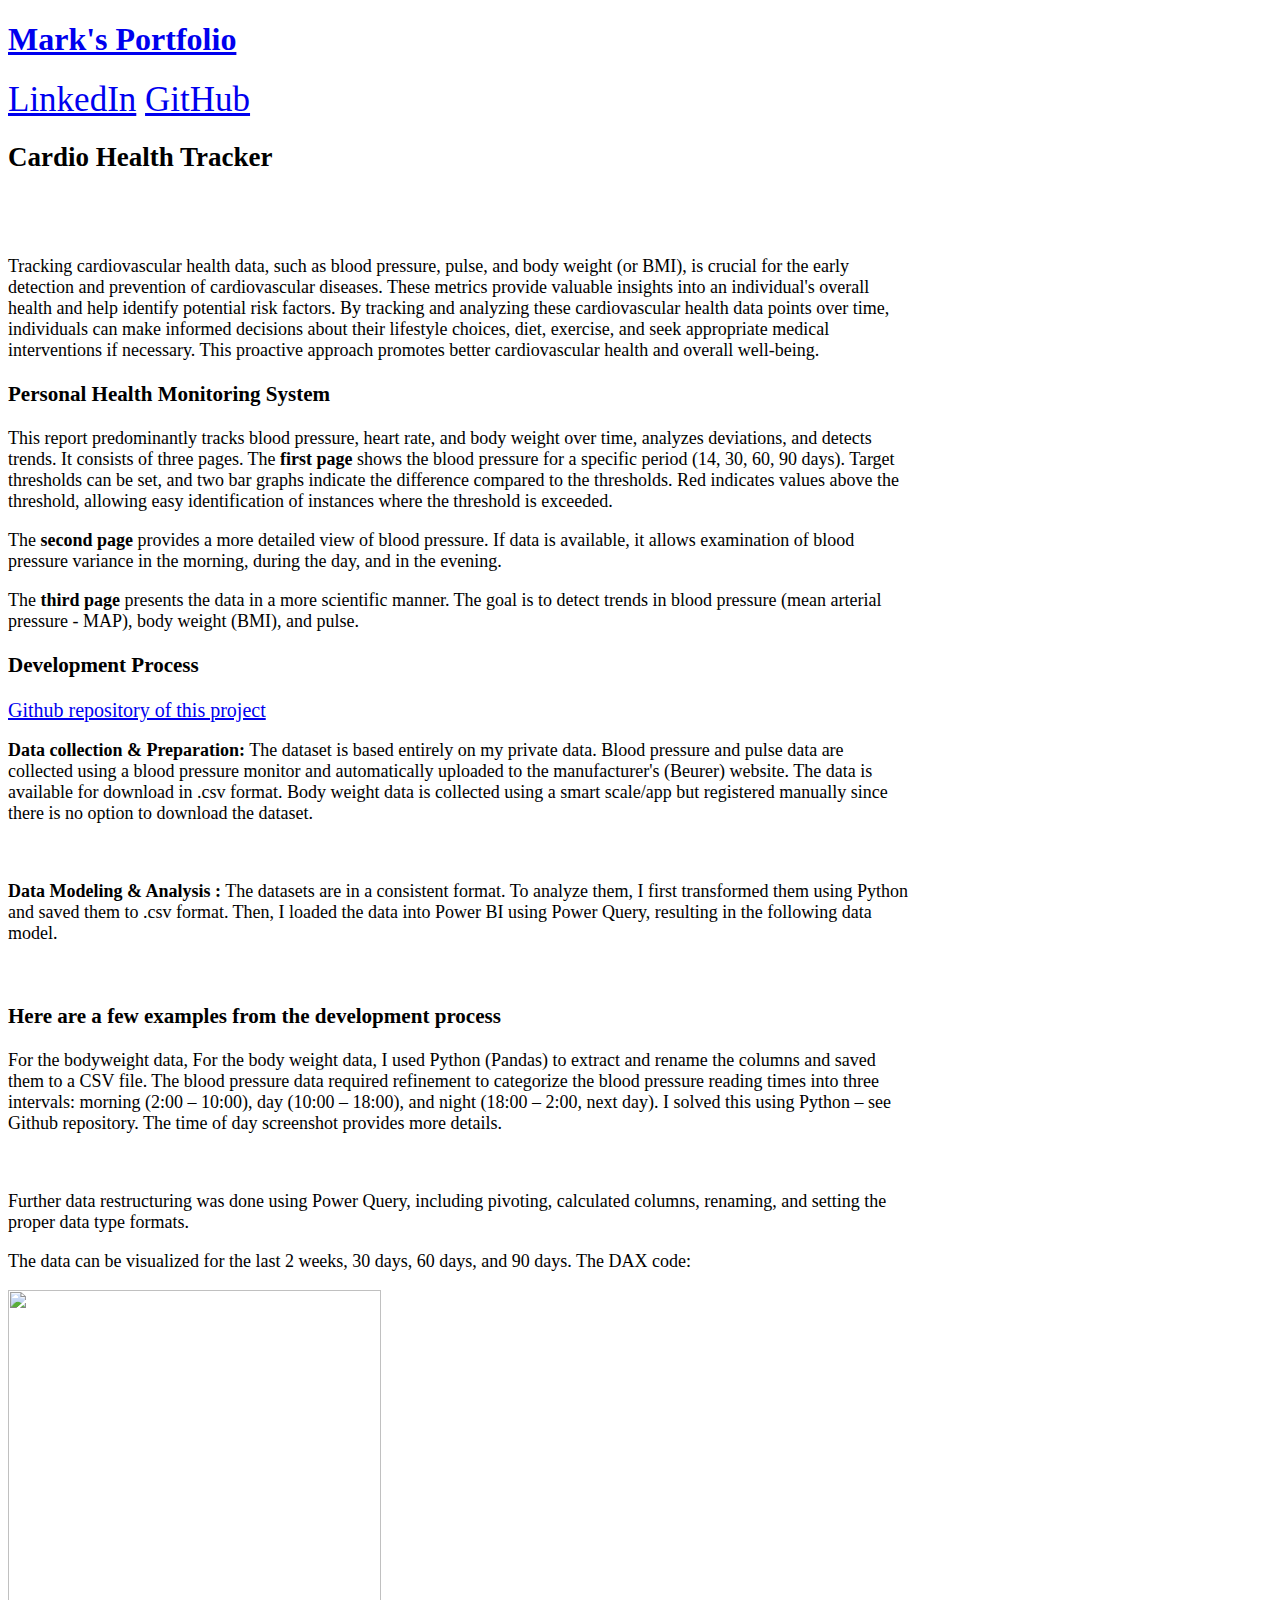
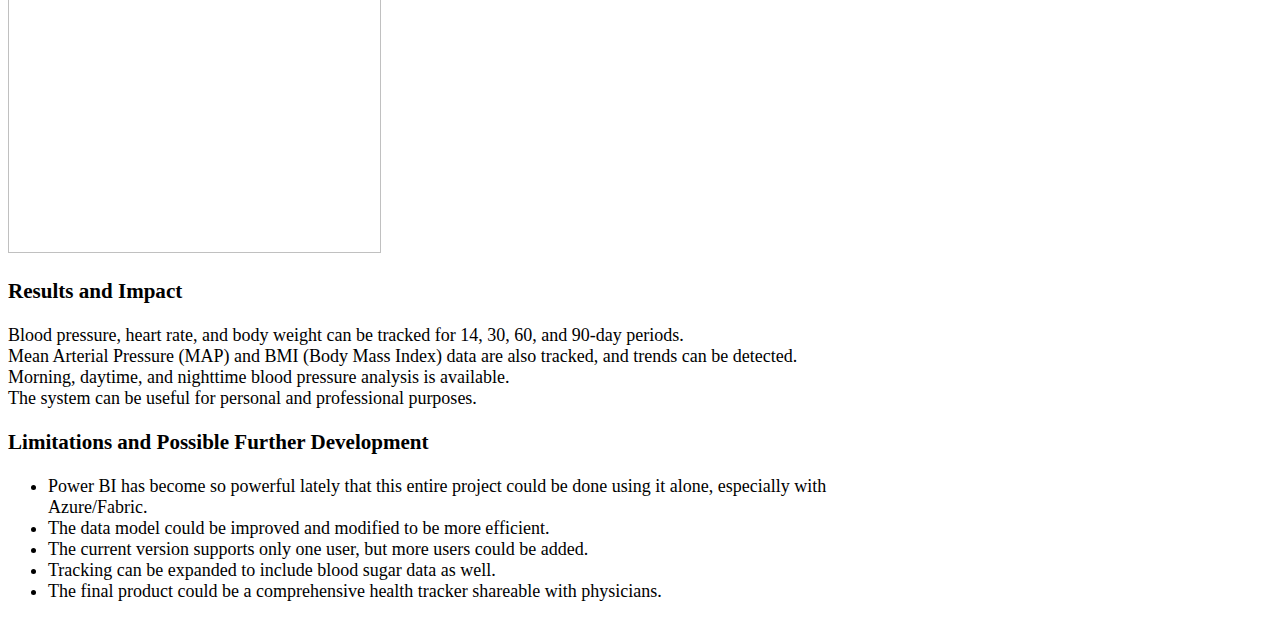
==== cardio.html @ d3b10a2f "Add files via upload" ====
<!DOCTYPE HTML>
<!--
	Verti by HTML5 UP
	html5up.net | @ajlkn
	Free for personal and commercial use under the CCA 3.0 license (html5up.net/license)
-->
<html>
	<head>
		<title>Mark's Data Analytics Portfolio</title>
		<meta charset="utf-8" />
		<meta name="viewport" content="width=device-width, initial-scale=1, user-scalable=no" />
		<link rel="stylesheet" href="assets/css/main.css" />
	</head>
	<body class="is-preload no-sidebar">
		<div id="page-wrapper">

			<!-- Header -->
				<div id="header-wrapper">
					<header id="header" class="container">

						<!-- Logo -->
							<div id="logo">
								<h1><a href="index.html">Mark's Portfolio</a></h1>
								<span style="font-size: 35px;">
									<a href="https://www.linkedin.com/in/markjschwarz/" class="icon brands fa-linkedin"><span class="label">LinkedIn</span></a>
									
									<a href="https://github.com/markjschwarz" class="icon brands fa-github"><span class="label">GitHub</span></a>
							</span>
							</div>

						<!-- Nav -->
						

					</header>
				</div>

			<!-- Main -->
				<div id="main-wrapper">
					<div class="container">
						<div id="content">

							<!-- Content -->
								<article style="width: 900px; font-size: 18px;">

									<h2>Cardio Health Tracker</h2>
									<span class="image main"><img src="images/Picture7.svg" alt="" style="width: 900px;"/></span>
									<br>
									<br>
									
									

									
									<p>Tracking cardiovascular health data, such as blood pressure, pulse, and body weight (or BMI), is crucial for the early detection and prevention of cardiovascular diseases. 
										These metrics provide valuable insights into an individual's overall health and help identify potential risk factors. By tracking and analyzing these cardiovascular health data points over time,
										individuals can make informed decisions about their lifestyle choices, diet, exercise, and seek appropriate medical interventions if necessary. 
										This proactive approach promotes better cardiovascular health and overall well-being.</p>
										
									<h3>Personal Health Monitoring System</h3>

									<p>This report predominantly tracks blood pressure, heart rate, and body weight over time, analyzes deviations, and detects trends. 
										It consists of three pages. 
										The <b>first page</b> shows the blood pressure for a specific period (14, 30, 60, 90 days). 
										Target thresholds can be set, and two bar graphs indicate the difference compared to the thresholds. 
										Red indicates values above the threshold, allowing easy identification of instances where the threshold is exceeded.
									</p>
									<p>The <b>second page</b> provides a more detailed view of blood pressure. If data is available, it allows examination of blood pressure variance in the morning, during the day, and in the evening.</p>
									<p>The <b>third page</b> presents the data in a more scientific manner. The goal is to detect trends in blood pressure (mean arterial pressure - MAP), body weight (BMI), and pulse.</p>
									
									
									<h3>Development Process</h3>
									<a href="https://github.com/markjschwarz/Cardio-Health-Tracker/blob/main/cardiotracker_v1r.ipynb" class="icon brands fa-github" style="font-size: 20px;"> Github repository of this project</a>
									
									<p><b>Data collection & Preparation:</b> The dataset is based entirely on my private data. Blood pressure and pulse data are collected using a blood pressure monitor and automatically uploaded to the manufacturer's (Beurer) website. The data is available for download in .csv format. Body weight data is collected using a smart scale/app but registered manually since there is no option to download the dataset.</p>
									<span class="image main"><img src="images/process_cardio2.svg" alt="" style="width: 900px;"/></span>	
									<p><b>Data Modeling & Analysis :</b> The datasets are in a consistent format. To analyze them, I first transformed them using Python and saved them to .csv format. Then, I loaded the data into Power BI using Power Query, resulting in the following data model.</p>
									<span class="image main"><img src="images/CHtr_datamodel.jpg" alt="" style="width: 700px;"/></span>
									<h3>Here are a few examples from the development process</h3>
									<p>For the bodyweight data, For the body weight data, I used Python (Pandas) to extract and rename the columns and saved them to a CSV file. 
										The blood pressure data required refinement to categorize the blood pressure reading times into three intervals: 
										morning (2:00 – 10:00), day (10:00 – 18:00), and night (18:00 – 2:00, next day). I solved this using Python – see Github repository. The time of day screenshot provides more details.</p>
									<span class="image main"><img src="images/cardio_tod.jpg" alt="" style="width: 700px;"/></span>
									<p>Further data restructuring was done using Power Query, including pivoting, calculated columns, renaming, and setting the proper data type formats.</p>
									<p>The data can be visualized for the last 2 weeks, 30 days, 60 days, and 90 days. The DAX code:</p>
									<span class="image main"><img src="images/cardio_dateper.jpg" alt="" style="width: 373px; height: 563px;"/></span>
									
									<h3>Results and Impact</h3>
									<li>Blood pressure, heart rate, and body weight can be tracked for 14, 30, 60, and 90-day periods.</li>
									<li>Mean Arterial Pressure (MAP) and BMI (Body Mass Index) data are also tracked, and trends can be detected.</li>
									<li>Morning, daytime, and nighttime blood pressure analysis is available.</li>
									<li>The system can be useful for personal and professional purposes.</li>
										
								
									<h3>Limitations and Possible Further Development</h3>
									
									
									<ul>
										<li>Power BI has become so powerful lately that this entire project could be done using it alone, especially with Azure/Fabric.</li>
										<li>The data model could be improved and modified to be more efficient.</li>
										<li>The current version supports only one user, but more users could be added.</li>
										<li>Tracking can be expanded to include blood sugar data as well.</li>
										<li>The final product could be a comprehensive health tracker shareable with physicians.</li>
									</ul>

							

								</article>

						</div>
					</div>
				</div>

			

			</div>

		<!-- Scripts -->

			<script src="assets/js/jquery.min.js"></script>
			<script src="assets/js/jquery.dropotron.min.js"></script>
			<script src="assets/js/browser.min.js"></script>
			<script src="assets/js/breakpoints.min.js"></script>
			<script src="assets/js/util.js"></script>
			<script src="assets/js/main.js"></script>

	</body>
</html>
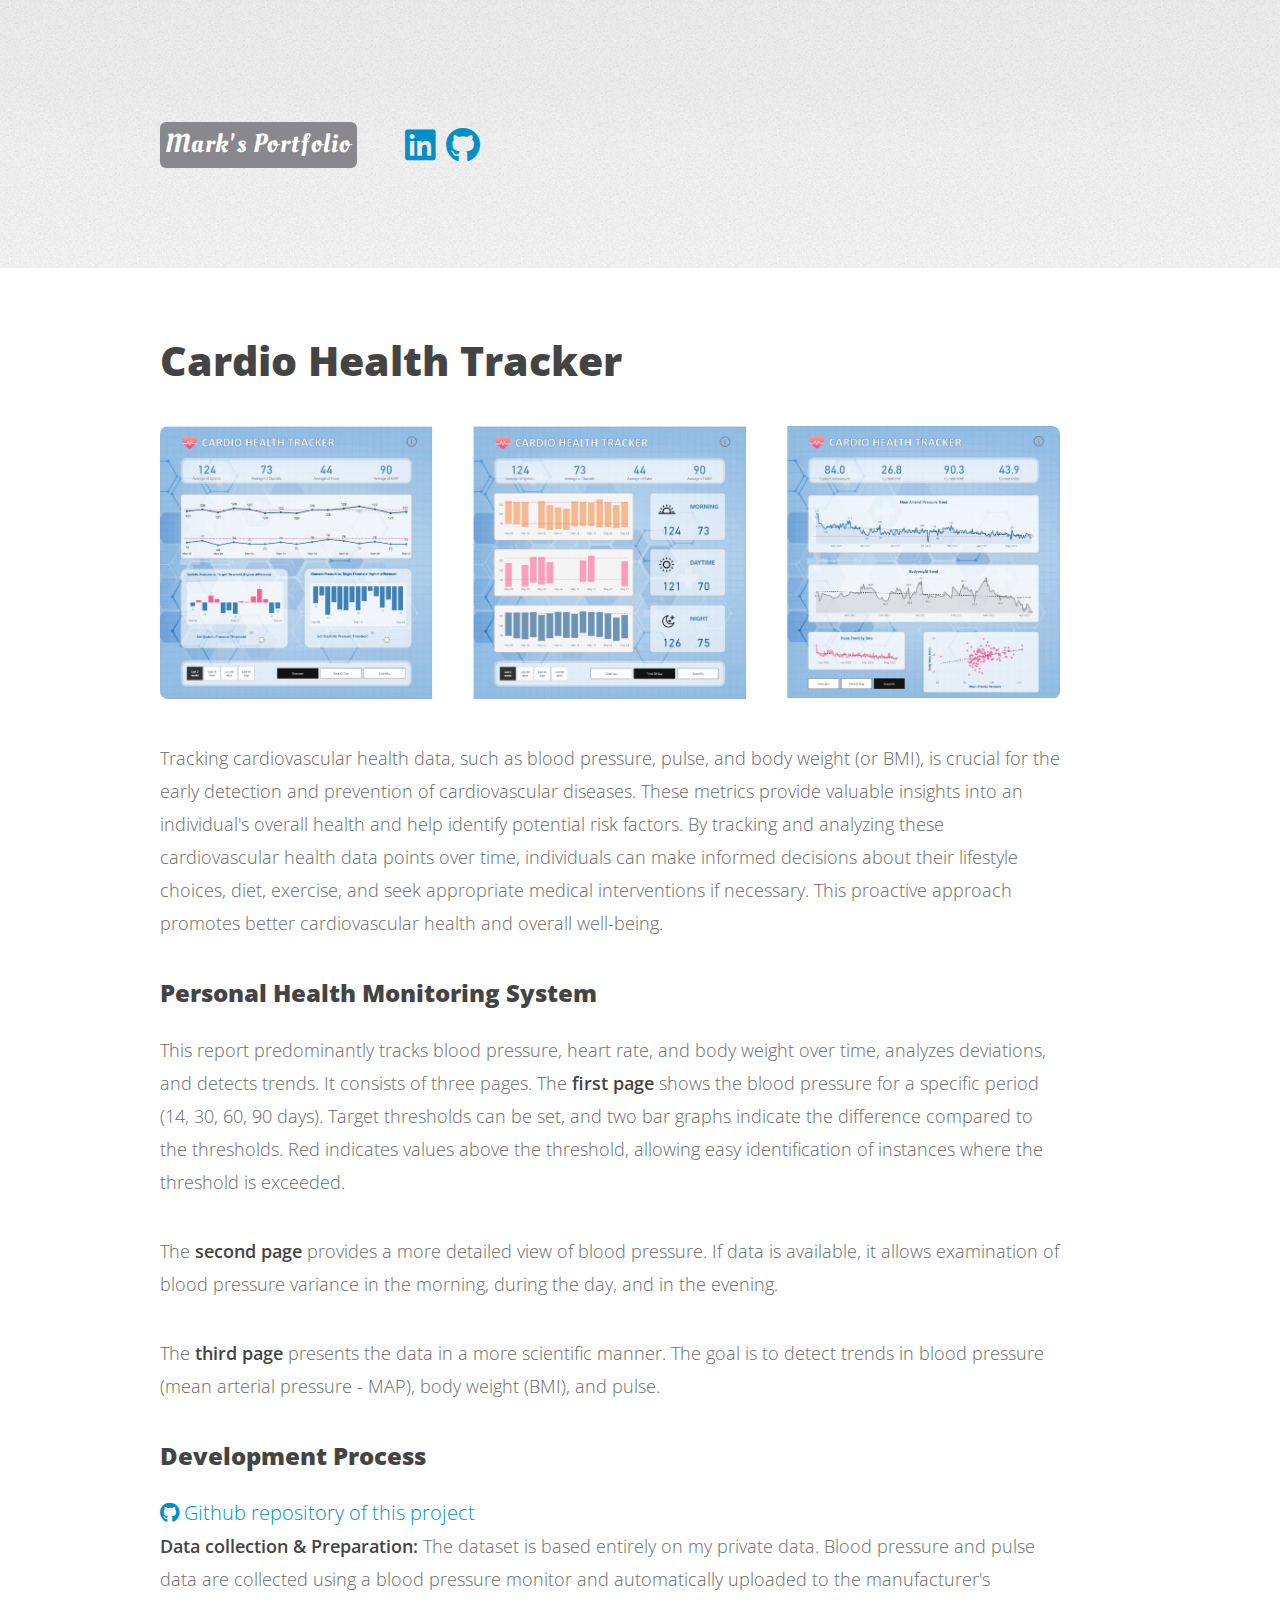
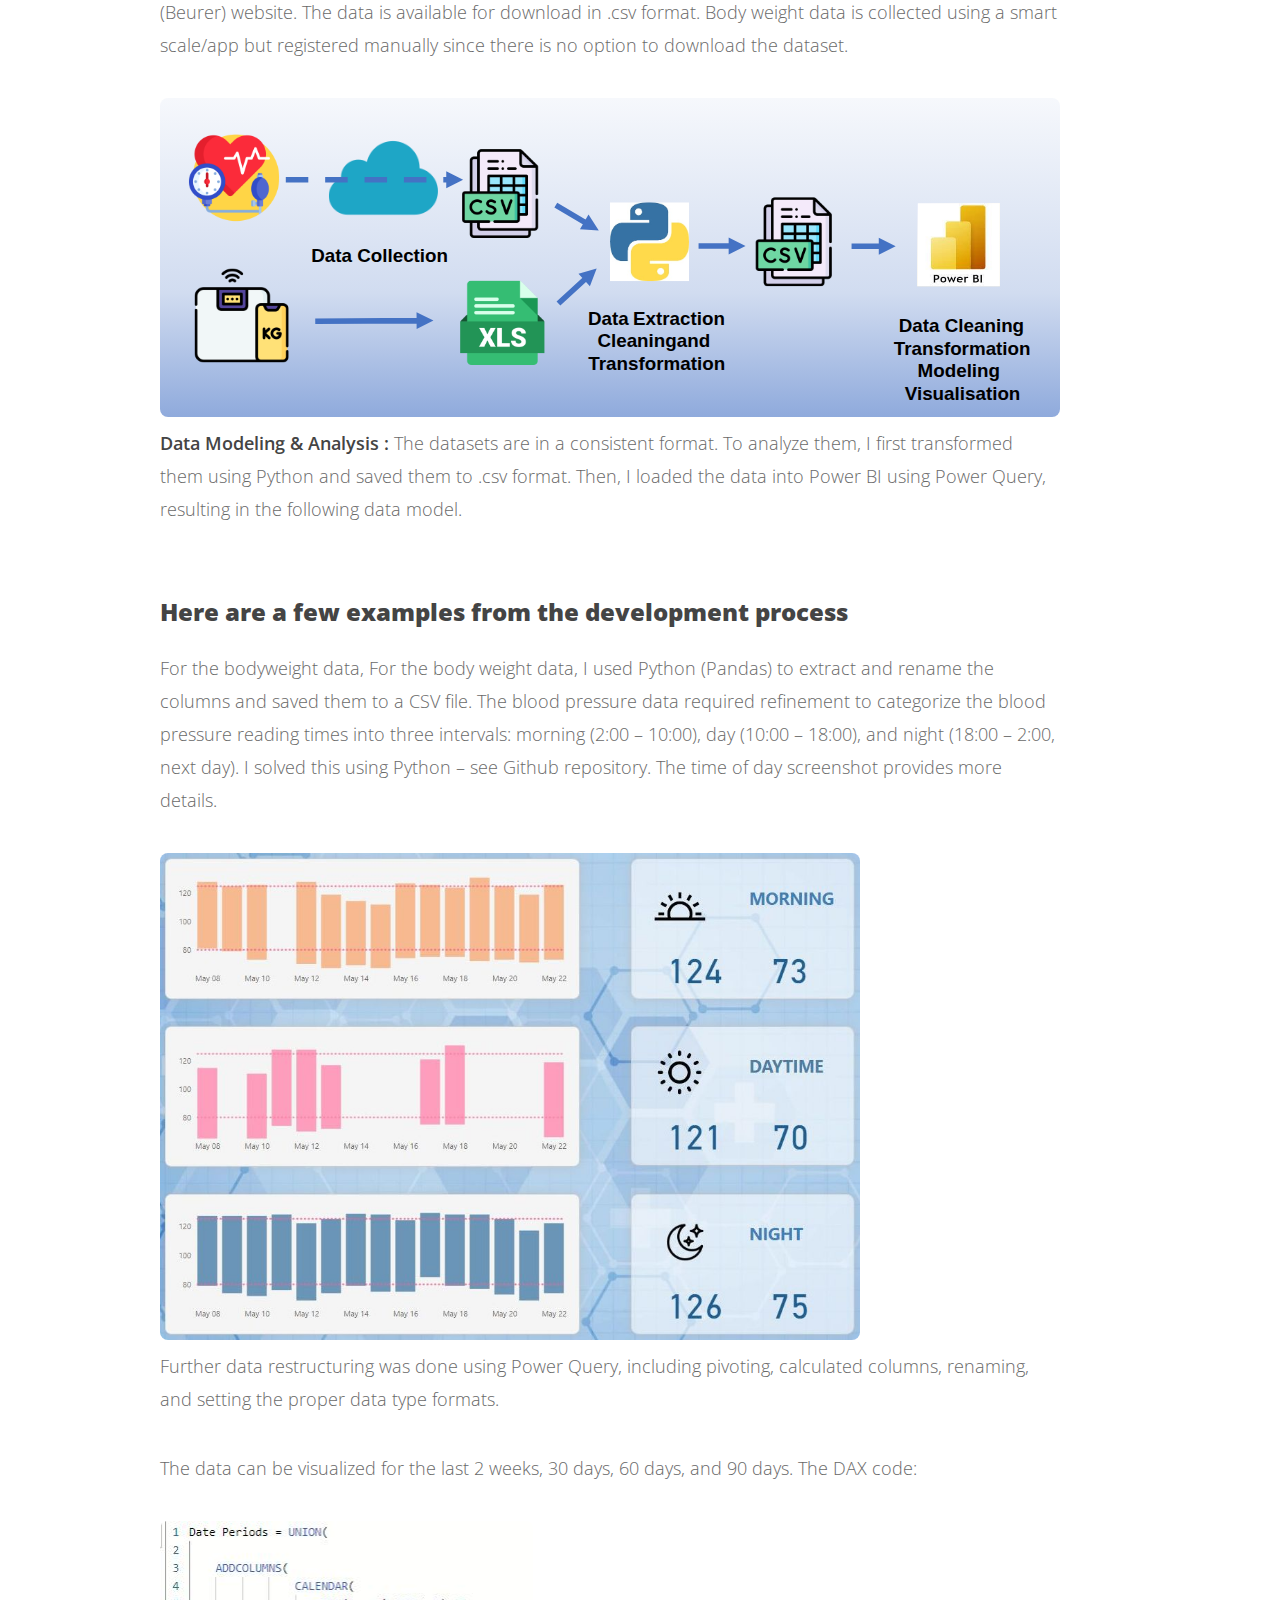
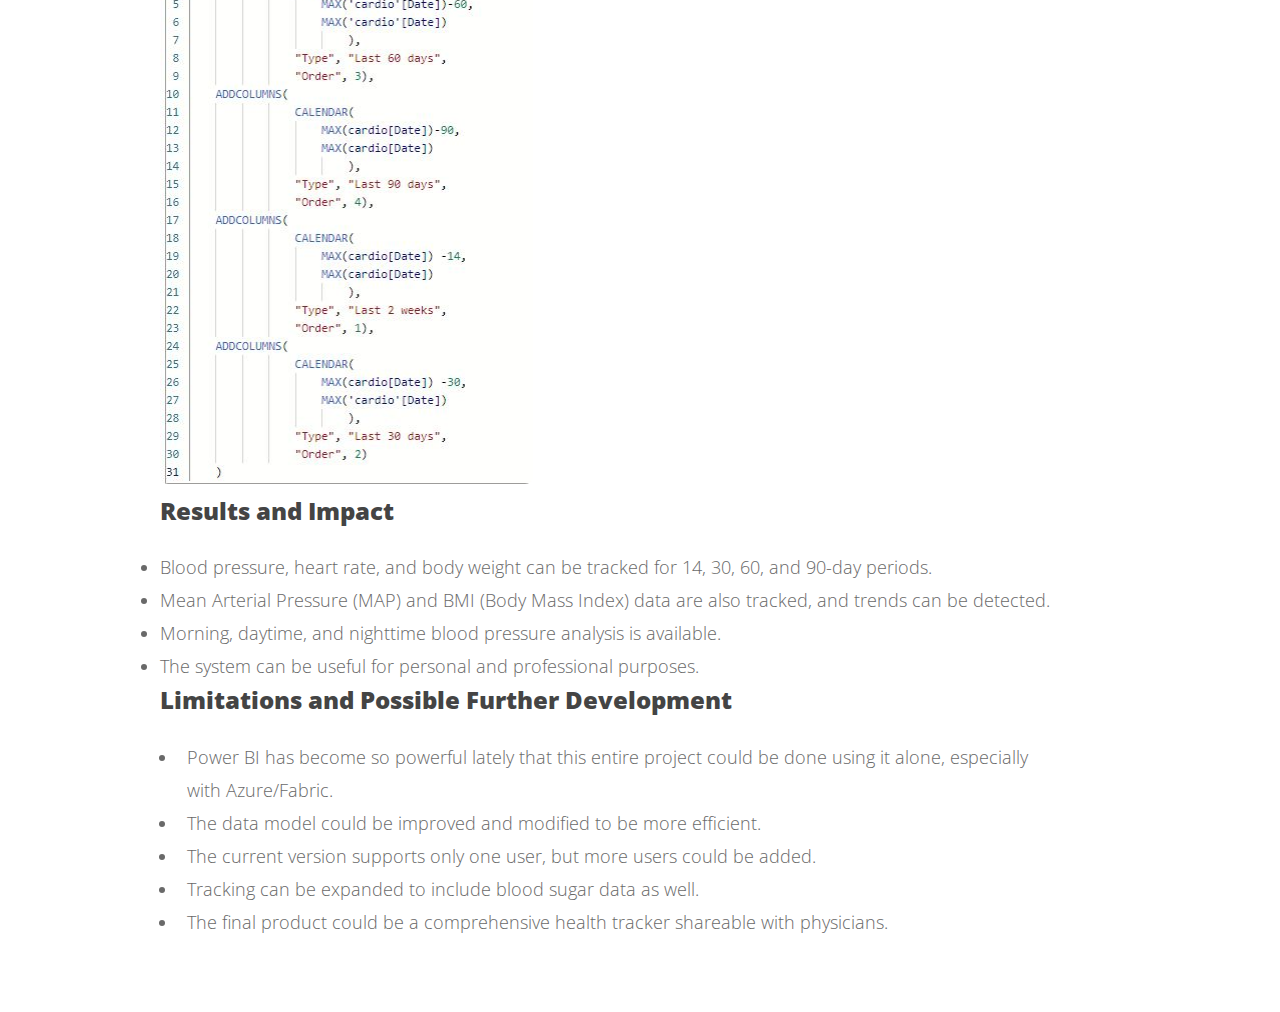
==== commit 6c0e3573: "Add files via upload" ====
--- a/cardio.html
+++ b/cardio.html
@@ -43,7 +43,7 @@
 								<article style="width: 900px; font-size: 18px;">
 
 									<h2>Cardio Health Tracker</h2>
-									<span class="image main"><img src="images/Picture7.svg" alt="" style="width: 900px;"/></span>
+									<span class="image main"><img src="images/cardio.svg" alt="" style="width: 900px;"/></span>
 									<br>
 									<br>
 									
--- a/assets/css/main.css
+++ b/assets/css/main.css
@@ -0,0 +1,2689 @@
+@import url("fontawesome-all.min.css");
+@import url("https://fonts.googleapis.com/css?family=Oleo+Script:400|Open+Sans:300,300italic,600,600italic,800");
+
+/*
+	Verti by HTML5 UP
+	html5up.net | @ajlkn
+	Free for personal and commercial use under the CCA 3.0 license (html5up.net/license)
+*/
+
+html, body, div, span, applet, object,
+iframe, h1, h2, h3, h4, h5, h6, p, blockquote,
+pre, a, abbr, acronym, address, big, cite,
+code, del, dfn, em, img, ins, kbd, q, s, samp,
+small, strike, strong, sub, sup, tt, var, b,
+u, i, center, dl, dt, dd, ol, ul, li, fieldset,
+form, label, legend, table, caption, tbody,
+tfoot, thead, tr, th, td, article, aside,
+canvas, details, embed, figure, figcaption,
+footer, header, hgroup, menu, nav, output, ruby,
+section, summary, time, mark, audio, video {
+	margin: 0;
+	padding: 0;
+	border: 0;
+	font-size: 100%;
+	font: inherit;
+	vertical-align: baseline;}
+
+article, aside, details, figcaption, figure,
+footer, header, hgroup, menu, nav, section {
+	display: block;}
+
+body {
+	line-height: 1;
+}
+
+ol, ul {
+	list-style: none;
+}
+
+blockquote, q {
+	quotes: none;
+}
+
+	blockquote:before, blockquote:after, q:before, q:after {
+		content: '';
+		content: none;
+	}
+
+table {
+	border-collapse: collapse;
+	border-spacing: 0;
+}
+
+body {
+	-webkit-text-size-adjust: none;
+}
+
+mark {
+	background-color: transparent;
+	color: inherit;
+}
+
+input::-moz-focus-inner {
+	border: 0;
+	padding: 0;
+}
+
+input, select, textarea {
+	-moz-appearance: none;
+	-webkit-appearance: none;
+	-ms-appearance: none;
+	appearance: none;
+}
+
+/* Basic */
+
+	@-ms-viewport {
+		width: device-width;
+	}
+
+	html {
+		box-sizing: border-box;
+	}
+
+	*, *:before, *:after {
+		box-sizing: inherit;
+	}
+
+	body {
+		background-image: -moz-linear-gradient(top, rgba(0, 0, 0, 0.05), rgba(0, 0, 0, 0)), url("images/bg01.png");
+		background-image: -webkit-linear-gradient(top, rgba(0, 0, 0, 0.05), rgba(0, 0, 0, 0)), url("images/bg01.png");
+		background-image: -ms-linear-gradient(top, rgba(0, 0, 0, 0.05), rgba(0, 0, 0, 0)), url("images/bg01.png");
+		background-image: linear-gradient(top, rgba(0, 0, 0, 0.05), rgba(0, 0, 0, 0)), url("images/bg01.png");
+		background-color: #f7f7f7;
+		background-position: top left, top left;
+		background-repeat: repeat-x, repeat;
+		background-size: 100% 30em, auto;
+		font-family: 'Open Sans', sans-serif;
+		font-size: 13pt;
+		color: #696969;
+		font-weight: 300;
+		line-height: 2.25em;
+	}
+
+		body.is-preload *, body.is-preload *:before, body.is-preload *:after {
+			-moz-animation: none !important;
+			-webkit-animation: none !important;
+			-ms-animation: none !important;
+			animation: none !important;
+			-moz-transition: none !important;
+			-webkit-transition: none !important;
+			-ms-transition: none !important;
+			transition: none !important;
+		}
+
+	input, select, textarea {
+		font-family: 'Open Sans', sans-serif;
+		font-size: 13pt;
+		color: #696969;
+		font-weight: 300;
+		line-height: 2.25em;
+	}
+
+	a {
+		color: #0090c5;
+		text-decoration: underline;
+	}
+
+		a:hover {
+			text-decoration: none;
+		}
+
+	h1, h2, h3, h4, h5, h6 {
+		color: #444;
+		font-weight: 800;
+	}
+
+		h1 a, h2 a, h3 a, h4 a, h5 a, h6 a {
+			color: inherit;
+			text-decoration: none;
+			outline: 0;
+		}
+
+	h2 {
+		font-size: 2.25em;
+		margin: 0 0 1.1em 0;
+		line-height: 1em;
+	}
+
+	h3 {
+		font-size: 1.35em;
+		margin: 0 0 1em 0;
+	}
+
+	b, strong {
+		font-weight: 600;
+		color: #444;
+	}
+
+	i, em {
+		font-style: italic;
+	}
+
+	br.clear {
+		clear: both;
+	}
+
+	sub {
+		position: relative;
+		top: 0.5em;
+		font-size: 0.8em;
+	}
+
+	sup {
+		position: relative;
+		top: -0.5em;
+		font-size: 0.8em;
+	}
+
+	hr {
+		border: 0;
+		border-top: solid 1px #eee;
+	}
+
+	blockquote {
+		border-left: solid 0.5em #eee;
+		padding: 1em 0 1em 2em;
+		font-style: italic;
+	}
+
+	p, ul, ol, dl, table {
+		margin-bottom: 2em;
+	}
+
+/* Container */
+
+	.container {
+		margin: 0 auto;
+		max-width: 100%;
+		width: 1400px;
+	}
+
+		@media screen and (max-width: 1680px) {
+
+			.container {
+				width: 1200px;
+			}
+
+		}
+
+		@media screen and (max-width: 1280px) {
+
+			.container {
+				width: 960px;
+			}
+
+		}
+
+		@media screen and (max-width: 980px) {
+
+			.container {
+				width: 90%;
+			}
+
+		}
+
+		@media screen and (max-width: 736px) {
+
+			.container {
+				width: 100%;
+			}
+
+		}
+
+/* Row */
+
+	.row {
+		display: flex;
+		flex-wrap: wrap;
+		box-sizing: border-box;
+		align-items: stretch;
+	}
+
+		.row > * {
+			box-sizing: border-box;
+		}
+
+		.row.gtr-uniform > * > :last-child {
+			margin-bottom: 0;
+		}
+
+		.row.aln-left {
+			justify-content: flex-start;
+		}
+
+		.row.aln-center {
+			justify-content: center;
+		}
+
+		.row.aln-right {
+			justify-content: flex-end;
+		}
+
+		.row.aln-top {
+			align-items: flex-start;
+		}
+
+		.row.aln-middle {
+			align-items: center;
+		}
+
+		.row.aln-bottom {
+			align-items: flex-end;
+		}
+
+		.row > .imp {
+			order: -1;
+		}
+
+		.row > .col-1 {
+			width: 8.33333%;
+		}
+
+		.row > .off-1 {
+			margin-left: 8.33333%;
+		}
+
+		.row > .col-2 {
+			width: 16.66667%;
+		}
+
+		.row > .off-2 {
+			margin-left: 16.66667%;
+		}
+
+		.row > .col-3 {
+			width: 25%;
+		}
+
+		.row > .off-3 {
+			margin-left: 25%;
+		}
+
+		.row > .col-4 {
+			width: 33.33333%;
+		}
+
+		.row > .off-4 {
+			margin-left: 33.33333%;
+		}
+
+		.row > .col-5 {
+			width: 41.66667%;
+		}
+
+		.row > .off-5 {
+			margin-left: 41.66667%;
+		}
+
+		.row > .col-6 {
+			width: 50%;
+		}
+
+		.row > .off-6 {
+			margin-left: 50%;
+		}
+
+		.row > .col-7 {
+			width: 58.33333%;
+		}
+
+		.row > .off-7 {
+			margin-left: 58.33333%;
+		}
+
+		.row > .col-8 {
+			width: 66.66667%;
+		}
+
+		.row > .off-8 {
+			margin-left: 66.66667%;
+		}
+
+		.row > .col-9 {
+			width: 75%;
+		}
+
+		.row > .off-9 {
+			margin-left: 75%;
+		}
+
+		.row > .col-10 {
+			width: 83.33333%;
+		}
+
+		.row > .off-10 {
+			margin-left: 83.33333%;
+		}
+
+		.row > .col-11 {
+			width: 91.66667%;
+		}
+
+		.row > .off-11 {
+			margin-left: 91.66667%;
+		}
+
+		.row > .col-12 {
+			width: 100%;
+		}
+
+		.row > .off-12 {
+			margin-left: 100%;
+		}
+
+		.row.gtr-0 {
+			margin-top: 0px;
+			margin-left: 0px;
+		}
+
+			.row.gtr-0 > * {
+				padding: 0px 0 0 0px;
+			}
+
+			.row.gtr-0.gtr-uniform {
+				margin-top: 0px;
+			}
+
+				.row.gtr-0.gtr-uniform > * {
+					padding-top: 0px;
+				}
+
+		.row.gtr-25 {
+			margin-top: -10px;
+			margin-left: -10px;
+		}
+
+			.row.gtr-25 > * {
+				padding: 10px 0 0 10px;
+			}
+
+			.row.gtr-25.gtr-uniform {
+				margin-top: -10px;
+			}
+
+				.row.gtr-25.gtr-uniform > * {
+					padding-top: 10px;
+				}
+
+		.row.gtr-50 {
+			margin-top: -20px;
+			margin-left: -20px;
+		}
+
+			.row.gtr-50 > * {
+				padding: 20px 0 0 20px;
+			}
+
+			.row.gtr-50.gtr-uniform {
+				margin-top: -20px;
+			}
+
+				.row.gtr-50.gtr-uniform > * {
+					padding-top: 20px;
+				}
+
+		.row {
+			margin-top: -40px;
+			margin-left: -40px;
+		}
+
+			.row > * {
+				padding: 40px 0 0 40px;
+			}
+
+			.row.gtr-uniform {
+				margin-top: -40px;
+			}
+
+				.row.gtr-uniform > * {
+					padding-top: 40px;
+				}
+
+		.row.gtr-150 {
+			margin-top: -60px;
+			margin-left: -60px;
+		}
+
+			.row.gtr-150 > * {
+				padding: 60px 0 0 60px;
+			}
+
+			.row.gtr-150.gtr-uniform {
+				margin-top: -60px;
+			}
+
+				.row.gtr-150.gtr-uniform > * {
+					padding-top: 60px;
+				}
+
+		.row.gtr-200 {
+			margin-top: -80px;
+			margin-left: -80px;
+		}
+
+			.row.gtr-200 > * {
+				padding: 80px 0 0 80px;
+			}
+
+			.row.gtr-200.gtr-uniform {
+				margin-top: -80px;
+			}
+
+				.row.gtr-200.gtr-uniform > * {
+					padding-top: 80px;
+				}
+
+		@media screen and (max-width: 1680px) {
+
+			.row {
+				display: flex;
+				flex-wrap: wrap;
+				box-sizing: border-box;
+				align-items: stretch;
+			}
+
+				.row > * {
+					box-sizing: border-box;
+				}
+
+				.row.gtr-uniform > * > :last-child {
+					margin-bottom: 0;
+				}
+
+				.row.aln-left {
+					justify-content: flex-start;
+				}
+
+				.row.aln-center {
+					justify-content: center;
+				}
+
+				.row.aln-right {
+					justify-content: flex-end;
+				}
+
+				.row.aln-top {
+					align-items: flex-start;
+				}
+
+				.row.aln-middle {
+					align-items: center;
+				}
+
+				.row.aln-bottom {
+					align-items: flex-end;
+				}
+
+				.row > .imp-xlarge {
+					order: -1;
+				}
+
+				.row > .col-1-xlarge {
+					width: 8.33333%;
+				}
+
+				.row > .off-1-xlarge {
+					margin-left: 8.33333%;
+				}
+
+				.row > .col-2-xlarge {
+					width: 16.66667%;
+				}
+
+				.row > .off-2-xlarge {
+					margin-left: 16.66667%;
+				}
+
+				.row > .col-3-xlarge {
+					width: 25%;
+				}
+
+				.row > .off-3-xlarge {
+					margin-left: 25%;
+				}
+
+				.row > .col-4-xlarge {
+					width: 33.33333%;
+				}
+
+				.row > .off-4-xlarge {
+					margin-left: 33.33333%;
+				}
+
+				.row > .col-5-xlarge {
+					width: 41.66667%;
+				}
+
+				.row > .off-5-xlarge {
+					margin-left: 41.66667%;
+				}
+
+				.row > .col-6-xlarge {
+					width: 50%;
+				}
+
+				.row > .off-6-xlarge {
+					margin-left: 50%;
+				}
+
+				.row > .col-7-xlarge {
+					width: 58.33333%;
+				}
+
+				.row > .off-7-xlarge {
+					margin-left: 58.33333%;
+				}
+
+				.row > .col-8-xlarge {
+					width: 66.66667%;
+				}
+
+				.row > .off-8-xlarge {
+					margin-left: 66.66667%;
+				}
+
+				.row > .col-9-xlarge {
+					width: 75%;
+				}
+
+				.row > .off-9-xlarge {
+					margin-left: 75%;
+				}
+
+				.row > .col-10-xlarge {
+					width: 83.33333%;
+				}
+
+				.row > .off-10-xlarge {
+					margin-left: 83.33333%;
+				}
+
+				.row > .col-11-xlarge {
+					width: 91.66667%;
+				}
+
+				.row > .off-11-xlarge {
+					margin-left: 91.66667%;
+				}
+
+				.row > .col-12-xlarge {
+					width: 100%;
+				}
+
+				.row > .off-12-xlarge {
+					margin-left: 100%;
+				}
+
+				.row.gtr-0 {
+					margin-top: 0px;
+					margin-left: 0px;
+				}
+
+					.row.gtr-0 > * {
+						padding: 0px 0 0 0px;
+					}
+
+					.row.gtr-0.gtr-uniform {
+						margin-top: 0px;
+					}
+
+						.row.gtr-0.gtr-uniform > * {
+							padding-top: 0px;
+						}
+
+				.row.gtr-25 {
+					margin-top: -10px;
+					margin-left: -10px;
+				}
+
+					.row.gtr-25 > * {
+						padding: 10px 0 0 10px;
+					}
+
+					.row.gtr-25.gtr-uniform {
+						margin-top: -10px;
+					}
+
+						.row.gtr-25.gtr-uniform > * {
+							padding-top: 10px;
+						}
+
+				.row.gtr-50 {
+					margin-top: -20px;
+					margin-left: -20px;
+				}
+
+					.row.gtr-50 > * {
+						padding: 20px 0 0 20px;
+					}
+
+					.row.gtr-50.gtr-uniform {
+						margin-top: -20px;
+					}
+
+						.row.gtr-50.gtr-uniform > * {
+							padding-top: 20px;
+						}
+
+				.row {
+					margin-top: -40px;
+					margin-left: -40px;
+				}
+
+					.row > * {
+						padding: 40px 0 0 40px;
+					}
+
+					.row.gtr-uniform {
+						margin-top: -40px;
+					}
+
+						.row.gtr-uniform > * {
+							padding-top: 40px;
+						}
+
+				.row.gtr-150 {
+					margin-top: -60px;
+					margin-left: -60px;
+				}
+
+					.row.gtr-150 > * {
+						padding: 60px 0 0 60px;
+					}
+
+					.row.gtr-150.gtr-uniform {
+						margin-top: -60px;
+					}
+
+						.row.gtr-150.gtr-uniform > * {
+							padding-top: 60px;
+						}
+
+				.row.gtr-200 {
+					margin-top: -80px;
+					margin-left: -80px;
+				}
+
+					.row.gtr-200 > * {
+						padding: 80px 0 0 80px;
+					}
+
+					.row.gtr-200.gtr-uniform {
+						margin-top: -80px;
+					}
+
+						.row.gtr-200.gtr-uniform > * {
+							padding-top: 80px;
+						}
+
+		}
+
+		@media screen and (max-width: 1280px) {
+
+			.row {
+				display: flex;
+				flex-wrap: wrap;
+				box-sizing: border-box;
+				align-items: stretch;
+			}
+
+				.row > * {
+					box-sizing: border-box;
+				}
+
+				.row.gtr-uniform > * > :last-child {
+					margin-bottom: 0;
+				}
+
+				.row.aln-left {
+					justify-content: flex-start;
+				}
+
+				.row.aln-center {
+					justify-content: center;
+				}
+
+				.row.aln-right {
+					justify-content: flex-end;
+				}
+
+				.row.aln-top {
+					align-items: flex-start;
+				}
+
+				.row.aln-middle {
+					align-items: center;
+				}
+
+				.row.aln-bottom {
+					align-items: flex-end;
+				}
+
+				.row > .imp-large {
+					order: -1;
+				}
+
+				.row > .col-1-large {
+					width: 8.33333%;
+				}
+
+				.row > .off-1-large {
+					margin-left: 8.33333%;
+				}
+
+				.row > .col-2-large {
+					width: 16.66667%;
+				}
+
+				.row > .off-2-large {
+					margin-left: 16.66667%;
+				}
+
+				.row > .col-3-large {
+					width: 25%;
+				}
+
+				.row > .off-3-large {
+					margin-left: 25%;
+				}
+
+				.row > .col-4-large {
+					width: 33.33333%;
+				}
+
+				.row > .off-4-large {
+					margin-left: 33.33333%;
+				}
+
+				.row > .col-5-large {
+					width: 41.66667%;
+				}
+
+				.row > .off-5-large {
+					margin-left: 41.66667%;
+				}
+
+				.row > .col-6-large {
+					width: 50%;
+				}
+
+				.row > .off-6-large {
+					margin-left: 50%;
+				}
+
+				.row > .col-7-large {
+					width: 58.33333%;
+				}
+
+				.row > .off-7-large {
+					margin-left: 58.33333%;
+				}
+
+				.row > .col-8-large {
+					width: 66.66667%;
+				}
+
+				.row > .off-8-large {
+					margin-left: 66.66667%;
+				}
+
+				.row > .col-9-large {
+					width: 75%;
+				}
+
+				.row > .off-9-large {
+					margin-left: 75%;
+				}
+
+				.row > .col-10-large {
+					width: 83.33333%;
+				}
+
+				.row > .off-10-large {
+					margin-left: 83.33333%;
+				}
+
+				.row > .col-11-large {
+					width: 91.66667%;
+				}
+
+				.row > .off-11-large {
+					margin-left: 91.66667%;
+				}
+
+				.row > .col-12-large {
+					width: 100%;
+				}
+
+				.row > .off-12-large {
+					margin-left: 100%;
+				}
+
+				.row.gtr-0 {
+					margin-top: 0px;
+					margin-left: 0px;
+				}
+
+					.row.gtr-0 > * {
+						padding: 0px 0 0 0px;
+					}
+
+					.row.gtr-0.gtr-uniform {
+						margin-top: 0px;
+					}
+
+						.row.gtr-0.gtr-uniform > * {
+							padding-top: 0px;
+						}
+
+				.row.gtr-25 {
+					margin-top: -6.25px;
+					margin-left: -6.25px;
+				}
+
+					.row.gtr-25 > * {
+						padding: 6.25px 0 0 6.25px;
+					}
+
+					.row.gtr-25.gtr-uniform {
+						margin-top: -6.25px;
+					}
+
+						.row.gtr-25.gtr-uniform > * {
+							padding-top: 6.25px;
+						}
+
+				.row.gtr-50 {
+					margin-top: -12.5px;
+					margin-left: -12.5px;
+				}
+
+					.row.gtr-50 > * {
+						padding: 12.5px 0 0 12.5px;
+					}
+
+					.row.gtr-50.gtr-uniform {
+						margin-top: -12.5px;
+					}
+
+						.row.gtr-50.gtr-uniform > * {
+							padding-top: 12.5px;
+						}
+
+				.row {
+					margin-top: -25px;
+					margin-left: -25px;
+				}
+
+					.row > * {
+						padding: 25px 0 0 25px;
+					}
+
+					.row.gtr-uniform {
+						margin-top: -25px;
+					}
+
+						.row.gtr-uniform > * {
+							padding-top: 25px;
+						}
+
+				.row.gtr-150 {
+					margin-top: -37.5px;
+					margin-left: -37.5px;
+				}
+
+					.row.gtr-150 > * {
+						padding: 37.5px 0 0 37.5px;
+					}
+
+					.row.gtr-150.gtr-uniform {
+						margin-top: -37.5px;
+					}
+
+						.row.gtr-150.gtr-uniform > * {
+							padding-top: 37.5px;
+						}
+
+				.row.gtr-200 {
+					margin-top: -50px;
+					margin-left: -50px;
+				}
+
+					.row.gtr-200 > * {
+						padding: 50px 0 0 50px;
+					}
+
+					.row.gtr-200.gtr-uniform {
+						margin-top: -50px;
+					}
+
+						.row.gtr-200.gtr-uniform > * {
+							padding-top: 50px;
+						}
+
+		}
+
+		@media screen and (max-width: 980px) {
+
+			.row {
+				display: flex;
+				flex-wrap: wrap;
+				box-sizing: border-box;
+				align-items: stretch;
+			}
+
+				.row > * {
+					box-sizing: border-box;
+				}
+
+				.row.gtr-uniform > * > :last-child {
+					margin-bottom: 0;
+				}
+
+				.row.aln-left {
+					justify-content: flex-start;
+				}
+
+				.row.aln-center {
+					justify-content: center;
+				}
+
+				.row.aln-right {
+					justify-content: flex-end;
+				}
+
+				.row.aln-top {
+					align-items: flex-start;
+				}
+
+				.row.aln-middle {
+					align-items: center;
+				}
+
+				.row.aln-bottom {
+					align-items: flex-end;
+				}
+
+				.row > .imp-medium {
+					order: -1;
+				}
+
+				.row > .col-1-medium {
+					width: 8.33333%;
+				}
+
+				.row > .off-1-medium {
+					margin-left: 8.33333%;
+				}
+
+				.row > .col-2-medium {
+					width: 16.66667%;
+				}
+
+				.row > .off-2-medium {
+					margin-left: 16.66667%;
+				}
+
+				.row > .col-3-medium {
+					width: 25%;
+				}
+
+				.row > .off-3-medium {
+					margin-left: 25%;
+				}
+
+				.row > .col-4-medium {
+					width: 33.33333%;
+				}
+
+				.row > .off-4-medium {
+					margin-left: 33.33333%;
+				}
+
+				.row > .col-5-medium {
+					width: 41.66667%;
+				}
+
+				.row > .off-5-medium {
+					margin-left: 41.66667%;
+				}
+
+				.row > .col-6-medium {
+					width: 50%;
+				}
+
+				.row > .off-6-medium {
+					margin-left: 50%;
+				}
+
+				.row > .col-7-medium {
+					width: 58.33333%;
+				}
+
+				.row > .off-7-medium {
+					margin-left: 58.33333%;
+				}
+
+				.row > .col-8-medium {
+					width: 66.66667%;
+				}
+
+				.row > .off-8-medium {
+					margin-left: 66.66667%;
+				}
+
+				.row > .col-9-medium {
+					width: 75%;
+				}
+
+				.row > .off-9-medium {
+					margin-left: 75%;
+				}
+
+				.row > .col-10-medium {
+					width: 83.33333%;
+				}
+
+				.row > .off-10-medium {
+					margin-left: 83.33333%;
+				}
+
+				.row > .col-11-medium {
+					width: 91.66667%;
+				}
+
+				.row > .off-11-medium {
+					margin-left: 91.66667%;
+				}
+
+				.row > .col-12-medium {
+					width: 100%;
+				}
+
+				.row > .off-12-medium {
+					margin-left: 100%;
+				}
+
+				.row.gtr-0 {
+					margin-top: 0px;
+					margin-left: 0px;
+				}
+
+					.row.gtr-0 > * {
+						padding: 0px 0 0 0px;
+					}
+
+					.row.gtr-0.gtr-uniform {
+						margin-top: 0px;
+					}
+
+						.row.gtr-0.gtr-uniform > * {
+							padding-top: 0px;
+						}
+
+				.row.gtr-25 {
+					margin-top: -6.25px;
+					margin-left: -6.25px;
+				}
+
+					.row.gtr-25 > * {
+						padding: 6.25px 0 0 6.25px;
+					}
+
+					.row.gtr-25.gtr-uniform {
+						margin-top: -6.25px;
+					}
+
+						.row.gtr-25.gtr-uniform > * {
+							padding-top: 6.25px;
+						}
+
+				.row.gtr-50 {
+					margin-top: -12.5px;
+					margin-left: -12.5px;
+				}
+
+					.row.gtr-50 > * {
+						padding: 12.5px 0 0 12.5px;
+					}
+
+					.row.gtr-50.gtr-uniform {
+						margin-top: -12.5px;
+					}
+
+						.row.gtr-50.gtr-uniform > * {
+							padding-top: 12.5px;
+						}
+
+				.row {
+					margin-top: -25px;
+					margin-left: -25px;
+				}
+
+					.row > * {
+						padding: 25px 0 0 25px;
+					}
+
+					.row.gtr-uniform {
+						margin-top: -25px;
+					}
+
+						.row.gtr-uniform > * {
+							padding-top: 25px;
+						}
+
+				.row.gtr-150 {
+					margin-top: -37.5px;
+					margin-left: -37.5px;
+				}
+
+					.row.gtr-150 > * {
+						padding: 37.5px 0 0 37.5px;
+					}
+
+					.row.gtr-150.gtr-uniform {
+						margin-top: -37.5px;
+					}
+
+						.row.gtr-150.gtr-uniform > * {
+							padding-top: 37.5px;
+						}
+
+				.row.gtr-200 {
+					margin-top: -50px;
+					margin-left: -50px;
+				}
+
+					.row.gtr-200 > * {
+						padding: 50px 0 0 50px;
+					}
+
+					.row.gtr-200.gtr-uniform {
+						margin-top: -50px;
+					}
+
+						.row.gtr-200.gtr-uniform > * {
+							padding-top: 50px;
+						}
+
+		}
+
+		@media screen and (max-width: 736px) {
+
+			.row {
+				display: flex;
+				flex-wrap: wrap;
+				box-sizing: border-box;
+				align-items: stretch;
+			}
+
+				.row > * {
+					box-sizing: border-box;
+				}
+
+				.row.gtr-uniform > * > :last-child {
+					margin-bottom: 0;
+				}
+
+				.row.aln-left {
+					justify-content: flex-start;
+				}
+
+				.row.aln-center {
+					justify-content: center;
+				}
+
+				.row.aln-right {
+					justify-content: flex-end;
+				}
+
+				.row.aln-top {
+					align-items: flex-start;
+				}
+
+				.row.aln-middle {
+					align-items: center;
+				}
+
+				.row.aln-bottom {
+					align-items: flex-end;
+				}
+
+				.row > .imp-small {
+					order: -1;
+				}
+
+				.row > .col-1-small {
+					width: 8.33333%;
+				}
+
+				.row > .off-1-small {
+					margin-left: 8.33333%;
+				}
+
+				.row > .col-2-small {
+					width: 16.66667%;
+				}
+
+				.row > .off-2-small {
+					margin-left: 16.66667%;
+				}
+
+				.row > .col-3-small {
+					width: 25%;
+				}
+
+				.row > .off-3-small {
+					margin-left: 25%;
+				}
+
+				.row > .col-4-small {
+					width: 33.33333%;
+				}
+
+				.row > .off-4-small {
+					margin-left: 33.33333%;
+				}
+
+				.row > .col-5-small {
+					width: 41.66667%;
+				}
+
+				.row > .off-5-small {
+					margin-left: 41.66667%;
+				}
+
+				.row > .col-6-small {
+					width: 50%;
+				}
+
+				.row > .off-6-small {
+					margin-left: 50%;
+				}
+
+				.row > .col-7-small {
+					width: 58.33333%;
+				}
+
+				.row > .off-7-small {
+					margin-left: 58.33333%;
+				}
+
+				.row > .col-8-small {
+					width: 66.66667%;
+				}
+
+				.row > .off-8-small {
+					margin-left: 66.66667%;
+				}
+
+				.row > .col-9-small {
+					width: 75%;
+				}
+
+				.row > .off-9-small {
+					margin-left: 75%;
+				}
+
+				.row > .col-10-small {
+					width: 83.33333%;
+				}
+
+				.row > .off-10-small {
+					margin-left: 83.33333%;
+				}
+
+				.row > .col-11-small {
+					width: 91.66667%;
+				}
+
+				.row > .off-11-small {
+					margin-left: 91.66667%;
+				}
+
+				.row > .col-12-small {
+					width: 100%;
+				}
+
+				.row > .off-12-small {
+					margin-left: 100%;
+				}
+
+				.row.gtr-0 {
+					margin-top: 0px;
+					margin-left: 0px;
+				}
+
+					.row.gtr-0 > * {
+						padding: 0px 0 0 0px;
+					}
+
+					.row.gtr-0.gtr-uniform {
+						margin-top: 0px;
+					}
+
+						.row.gtr-0.gtr-uniform > * {
+							padding-top: 0px;
+						}
+
+				.row.gtr-25 {
+					margin-top: -5px;
+					margin-left: -5px;
+				}
+
+					.row.gtr-25 > * {
+						padding: 5px 0 0 5px;
+					}
+
+					.row.gtr-25.gtr-uniform {
+						margin-top: -5px;
+					}
+
+						.row.gtr-25.gtr-uniform > * {
+							padding-top: 5px;
+						}
+
+				.row.gtr-50 {
+					margin-top: -10px;
+					margin-left: -10px;
+				}
+
+					.row.gtr-50 > * {
+						padding: 10px 0 0 10px;
+					}
+
+					.row.gtr-50.gtr-uniform {
+						margin-top: -10px;
+					}
+
+						.row.gtr-50.gtr-uniform > * {
+							padding-top: 10px;
+						}
+
+				.row {
+					margin-top: -20px;
+					margin-left: -20px;
+				}
+
+					.row > * {
+						padding: 20px 0 0 20px;
+					}
+
+					.row.gtr-uniform {
+						margin-top: -20px;
+					}
+
+						.row.gtr-uniform > * {
+							padding-top: 20px;
+						}
+
+				.row.gtr-150 {
+					margin-top: -30px;
+					margin-left: -30px;
+				}
+
+					.row.gtr-150 > * {
+						padding: 30px 0 0 30px;
+					}
+
+					.row.gtr-150.gtr-uniform {
+						margin-top: -30px;
+					}
+
+						.row.gtr-150.gtr-uniform > * {
+							padding-top: 30px;
+						}
+
+				.row.gtr-200 {
+					margin-top: -40px;
+					margin-left: -40px;
+				}
+
+					.row.gtr-200 > * {
+						padding: 40px 0 0 40px;
+					}
+
+					.row.gtr-200.gtr-uniform {
+						margin-top: -40px;
+					}
+
+						.row.gtr-200.gtr-uniform > * {
+							padding-top: 40px;
+						}
+
+		}
+
+/* Section/Article */
+
+	section, article {
+		margin-bottom: 5em;
+	}
+
+	section > :last-child,
+	article > :last-child,
+	section:last-child,
+	article:last-child {
+		margin-bottom: 0;
+	}
+
+	header {
+		margin: 0 0 2em 0;
+	}
+
+		header h2, header h3 {
+			margin: 0 0 0.25em 0;
+		}
+
+		header p {
+			margin: 0;
+		}
+
+	footer {
+		margin: 2.5em 0 0 0;
+	}
+
+/* Forms */
+
+	form label {
+		display: block;
+		font-weight: 800;
+		margin: 0 0 1em 0;
+		font-size: 0.8em;
+		color: #444;
+	}
+
+	form input[type="text"],
+	form input[type="email"],
+	form input[type="password"],
+	form select,
+	form textarea {
+		-webkit-appearance: none;
+		display: block;
+		width: 100%;
+		border-radius: 8px;
+		border: solid 1px #eee;
+	}
+
+		form input[type="text"]:focus,
+		form input[type="email"]:focus,
+		form input[type="password"]:focus,
+		form select:focus,
+		form textarea:focus {
+			border-color: #0090c5;
+		}
+
+	form input[type="text"],
+	form input[type="email"],
+	form input[type="password"] {
+		line-height: 3em;
+		padding: 0 1em;
+	}
+
+	form select {
+		line-height: 3em;
+		padding: 0 1em;
+	}
+
+	form textarea {
+		min-height: 9em;
+		padding: 1em;
+	}
+
+	form ::-webkit-input-placeholder {
+		color: #555 !important;
+	}
+
+	form :-moz-placeholder {
+		color: #555 !important;
+	}
+
+	form ::-moz-placeholder {
+		color: #555 !important;
+	}
+
+	form :-ms-input-placeholder {
+		color: #555 !important;
+	}
+
+	form ::-moz-focus-inner {
+		border: 0;
+	}
+
+/* Tables */
+
+	table {
+		width: 100%;
+	}
+
+		table tr {
+			border-top: solid 1px #eee;
+		}
+
+			table tr:first-child {
+				border-top: 0;
+			}
+
+		table td {
+			padding: 0.5em 1em 0.5em 1em;
+		}
+
+		table th {
+			text-align: left;
+			padding: 0.5em 1em 0.5em 1em;
+			font-weight: 800;
+			margin: 0 0 1em 0;
+		}
+
+		table thead {
+			background: #404248;
+			color: #fff;
+		}
+
+/* Image */
+
+	.image {
+		display: inline-block;
+		outline: 0;
+	}
+
+		.image img {
+			display: block;
+			width: 100%;
+			border-radius: 8px;
+		}
+
+		.image.fit {
+			display: block;
+			width: 100%;
+		}
+
+		.image.featured {
+			display: block;
+			width: 100%;
+			margin: 0 0 2.5em 0;
+		}
+
+		.image.left {
+			float: left;
+			margin: 0 2em 2em 0;
+		}
+
+		.image.centered {
+			display: block;
+			margin: 0 0 2.5em 0;
+		}
+
+			.image.centered img {
+				margin: 0 auto;
+				width: auto;
+			}
+
+/* Button */
+
+	input[type="button"],
+	input[type="submit"],
+	input[type="reset"],
+	button,
+	.button {
+		-moz-transition: background-color .25s ease-in-out;
+		-webkit-transition: background-color .25s ease-in-out;
+		-ms-transition: background-color .25s ease-in-out;
+		transition: background-color .25s ease-in-out;
+		-webkit-appearance: none;
+		position: relative;
+		display: inline-block;
+		background: #0090c5;
+		color: #fff;
+		text-decoration: none;
+		border-radius: 6px;
+		font-weight: 800;
+		outline: 0;
+		border: 0;
+		cursor: pointer;
+		font-size: 1.35em;
+		padding: 0.6em 1.5em;
+	}
+
+		input[type="button"].icon:before,
+		input[type="submit"].icon:before,
+		input[type="reset"].icon:before,
+		button.icon:before,
+		.button.icon:before {
+			position: relative;
+			margin-right: 0.5em;
+			top: 0.05em;
+		}
+
+		input[type="button"]:hover,
+		input[type="submit"]:hover,
+		input[type="reset"]:hover,
+		button:hover,
+		.button:hover {
+			background: #10a0d5;
+		}
+
+		input[type="button"]:active,
+		input[type="submit"]:active,
+		input[type="reset"]:active,
+		button:active,
+		.button:active {
+			background: #20b0e5;
+		}
+
+		input[type="button"].alt,
+		input[type="submit"].alt,
+		input[type="reset"].alt,
+		button.alt,
+		.button.alt {
+			background: #f1f1f1;
+			background: rgba(0, 0, 0, 0.05);
+			color: #444;
+		}
+
+			input[type="button"].alt:hover,
+			input[type="submit"].alt:hover,
+			input[type="reset"].alt:hover,
+			button.alt:hover,
+			.button.alt:hover {
+				background: #e8e8e8;
+				background: rgba(0, 0, 0, 0.085);
+			}
+
+			input[type="button"].alt:active,
+			input[type="submit"].alt:active,
+			input[type="reset"].alt:active,
+			button.alt:active,
+			.button.alt:active {
+				background: #e4e4e4;
+				background: rgba(0, 0, 0, 0.15);
+			}
+
+		input[type="button"].large,
+		input[type="submit"].large,
+		input[type="reset"].large,
+		button.large,
+		.button.large {
+			font-size: 2.25em;
+			padding: 0.8em 0.9em;
+		}
+
+/* List */
+
+	ul {
+		list-style: disc;
+		padding-left: 1em;
+	}
+
+		ul li {
+			padding-left: 0.5em;
+		}
+
+		ul.style2 {
+			list-style: none;
+			padding-left: 0;
+		}
+
+			ul.style2 li {
+				padding-left: 0;
+			}
+
+	ol {
+		list-style: decimal;
+		padding-left: 1.25em;
+	}
+
+		ol li {
+			padding-left: 0.25em;
+		}
+
+/* Actions */
+
+	ul.actions {
+		list-style: none;
+		padding-left: 0;
+	}
+
+		ul.actions li {
+			display: inline-block;
+			padding: 0 0 0 0.25em;
+			margin: 0 0 0 0.25em;
+		}
+
+			ul.actions li:first-child {
+				margin-left: 0;
+				padding-left: 0;
+			}
+
+/* Menu */
+
+	ul.menu {
+		list-style: none;
+		padding-left: 0;
+	}
+
+		ul.menu li {
+			border-left: solid 1px #e0e0e0;
+			display: inline-block;
+			padding: 0 0 0 0.75em;
+			margin: 0 0 0 0.75em;
+		}
+
+			ul.menu li:first-child {
+				border-left: 0;
+				margin-left: 0;
+				padding-left: 0;
+			}
+
+/* Box */
+
+	.box {
+		background: #fff;
+		border-radius: 6px;
+		box-shadow: 0px 3px 0px 0px rgba(0, 0, 0, 0.05);
+		padding: 2em;
+	}
+
+		.box.feature {
+			padding: 0;
+		}
+
+			.box.feature .inner {
+				padding: 4em 2em 3em 2em;
+			}
+
+			.box.feature h2 {
+				font-size: 1.35em;
+			}
+
+			.box.feature p {
+				margin: 0;
+			}
+
+			.box.feature .image {
+				position: relative;
+				margin: 0;
+			}
+
+				.box.feature .image img {
+					border-bottom-left-radius: 0;
+					border-bottom-right-radius: 0;
+				}
+
+/* Icons */
+
+	.icon {
+		text-decoration: none;
+		position: relative;
+		text-decoration: none;
+	}
+
+		.icon:before {
+			-moz-osx-font-smoothing: grayscale;
+			-webkit-font-smoothing: antialiased;
+			display: inline-block;
+			font-style: normal;
+			font-variant: normal;
+			text-rendering: auto;
+			line-height: 1;
+			text-transform: none !important;
+			font-family: 'Font Awesome 5 Free';
+			font-weight: 400;
+		}
+
+		.icon:before {
+			line-height: inherit;
+		}
+
+		.icon.solid:before {
+			font-weight: 900;
+		}
+
+		.icon.brands:before {
+			font-family: 'Font Awesome 5 Brands';
+		}
+
+		.icon > .label {
+			display: none;
+		}
+
+/* Widgets */
+
+	.widget.thumbnails .grid {
+		margin: 0 0 3em 0;
+	}
+
+	.widget.thumbnails .image {
+		margin: 0;
+	}
+
+	.widget.contact ul {
+		list-style: none;
+		padding-left: 0;
+		overflow: hidden;
+		position: relative;
+		left: -4px;
+		top: 4px;
+		margin-bottom: 1.5em;
+	}
+
+		.widget.contact ul li {
+			display: inline-block;
+			margin-right: 0.25em;
+			padding-left: 0;
+		}
+
+			.widget.contact ul li a {
+				-moz-transition: background-color .25s ease-in-out;
+				-webkit-transition: background-color .25s ease-in-out;
+				-ms-transition: background-color .25s ease-in-out;
+				transition: background-color .25s ease-in-out;
+				display: inline-block;
+				width: 2.5em;
+				height: 2.5em;
+				text-align: center;
+				line-height: 2.5em;
+				border-radius: 0.35em;
+				outline: 0;
+				opacity: 0.75;
+				text-decoration: none;
+				background: #222222;
+			}
+
+				.widget.contact ul li a:before {
+					color: #f3f3f3;
+					font-size: 1.5em;
+					line-height: inherit;
+				}
+
+				.widget.contact ul li a:hover {
+					background: #444444;
+				}
+
+				.widget.contact ul li a:active {
+					background: #666666;
+				}
+
+/* Wrappers */
+
+	#header-wrapper {
+		padding: 4.5em 0 3em 0;
+	}
+
+	#features-wrapper {
+		padding: 3em 0 3em 0;
+	}
+
+	#main-wrapper {
+		background: #fff;
+		box-shadow: 0px 3px 0px 0px rgba(0, 0, 0, 0.05);
+		padding: 5em 0 5em 0;
+	}
+
+	#footer-wrapper {
+		padding: 6em 0 8em 0;
+	}
+
+/* Header */
+
+	#header {
+		position: relative;
+	}
+
+/* Logo */
+
+	#logo {
+		display: inline-block;
+	}
+
+		#logo h1 {
+			background: #89898d;
+			color: #fff;
+			border-radius: 6px;
+			font-family: 'Oleo Script', serif;
+			font-weight: 400;
+			padding: 0.25em 0.2em 0.25em 0.2em;
+			font-size: 1.75em;
+			letter-spacing: 0.05em;
+			display: inline-block;
+			vertical-align: middle;
+		}
+
+		#logo span {
+			font-weight: 800;
+			line-height: 4.5em;
+			letter-spacing: 0.025em;
+			font-size: 0.9em;
+			vertical-align: middle;
+			margin: 0 0 0 1.25em;
+		}
+
+/* Nav */
+
+	#nav {
+		position: absolute;
+		right: 0;
+		top: 0;
+		font-size: 0.9em;
+	}
+
+		#nav ul {
+			list-style: none;
+			padding-left: 0;
+		}
+
+			#nav ul li {
+				float: left;
+				line-height: 4.5em;
+				padding-left: 1.5em;
+			}
+
+				#nav ul li a, #nav ul li span {
+					-moz-transition: background-color .25s ease-in-out;
+					-webkit-transition: background-color .25s ease-in-out;
+					-ms-transition: background-color .25s ease-in-out;
+					transition: background-color .25s ease-in-out;
+					font-weight: 800;
+					letter-spacing: 0.025em;
+					color: #696969;
+					text-decoration: none;
+					border-radius: 6px;
+					padding: 0.5em 1em 0.5em 1em;
+				}
+
+				#nav ul li > ul {
+					display: none;
+				}
+
+				#nav ul li:hover a, #nav ul li:hover span {
+					background: #fff;
+				}
+
+				#nav ul li.active a, #nav ul li.active span {
+					background: #fff;
+				}
+
+				#nav ul li.current a {
+					background: #444;
+					color: #fff;
+				}
+
+	.dropotron {
+		background: #fff;
+		letter-spacing: 0.025em;
+		color: #696969;
+		text-decoration: none;
+		border-radius: 6px;
+		padding: 0.75em 0;
+		min-width: 15em;
+		box-shadow: inset 0 0 0 1px rgba(0, 0, 0, 0.1), 0 0.25em 0.25em 0.1em rgba(0, 0, 0, 0.025);
+		margin-top: calc(-0.75em + 1px);
+		margin-left: -1px;
+		list-style: none;
+		padding-left: 0;
+	}
+
+		.dropotron li {
+			border-top: solid 1px #eee;
+			line-height: 3em;
+			padding-left: 0;
+		}
+
+			.dropotron li:first-child {
+				border-top: 0;
+			}
+
+			.dropotron li > a, .dropotron li > span {
+				-moz-transition: color .25s ease-in-out, background-color .25s ease-in-out;
+				-webkit-transition: color .25s ease-in-out, background-color .25s ease-in-out;
+				-ms-transition: color .25s ease-in-out, background-color .25s ease-in-out;
+				transition: color .25s ease-in-out, background-color .25s ease-in-out;
+				text-decoration: none;
+				color: inherit;
+				display: block;
+				padding: 0 1.5em;
+			}
+
+				.dropotron li > a:hover, .dropotron li > span:hover {
+					background: #eee;
+				}
+
+			.dropotron li.active > a, .dropotron li.active > span {
+				background: #eee;
+			}
+
+		.dropotron.level-0 {
+			font-size: 0.8em;
+			margin-left: 1.5em;
+			margin-top: 0;
+		}
+
+			.dropotron.level-0:before {
+				content: '';
+				position: absolute;
+				top: -0.5em;
+				left: 1em;
+				border-bottom: solid 0.75em #ffffff;
+				border-left: solid 0.75em transparent;
+				border-right: solid 0.75em transparent;
+				z-index: 1;
+			}
+
+/* Banner */
+
+	#banner {
+		position: relative;
+		padding: 4.5em;
+	}
+
+		#banner h2 {
+			font-size: 3.5em;
+			margin: 0.1em 0 0.35em 0;
+		}
+
+		#banner p {
+			font-size: 2.75em;
+			line-height: 1.35em;
+			margin: 0;
+		}
+
+		#banner .button {
+			width: 180px; 
+			margin-bottom: 0.5em;
+		}
+
+			#banner .button.icon:before {
+				position: absolute;
+				right: 0.15em;
+				top: 50%;
+				margin-top: -0.5em;
+			}
+
+			#banner .button.alt {
+				margin-bottom: 0;
+			}
+
+		#banner ul {
+			list-style: none;
+			padding-left: 0;
+			margin: 0 0 0 2em;
+		}
+
+			#banner ul li {
+				padding-left: 0;
+			}
+
+/* Footer */
+
+	#footer {
+		margin-top: 0;
+	}
+
+		#footer a {
+			color: inherit;
+		}
+
+	#copyright {
+		color: #aaa;
+		padding: 4em 0 0 0;
+		text-align: center;
+	}
+
+		#copyright a {
+			color: inherit;
+		}
+
+/* XLarge */
+
+	@media screen and (max-width: 1680px) {
+
+		/* Basic */
+
+			body, input, select, textarea {
+				font-size: 12pt;
+			}
+
+	}
+
+/* Large */
+
+	@media screen and (max-width: 1280px) {
+
+		/* Basic */
+
+			body, input, select, textarea {
+				font-size: 11pt;
+			}
+
+	}
+
+/* Medium */
+
+	#navPanel, #navToggle {
+		display: none;
+	}
+
+	@media screen and (max-width: 980px) {
+
+		/* Basic */
+
+			html, body {
+				overflow-x: hidden;
+			}
+
+			body, input, select, textarea {
+				font-size: 11pt;
+			}
+
+		/* Section/Article */
+
+			section, article {
+				clear: both;
+				margin-bottom: 3em !important;
+			}
+
+			section.last, article.last {
+				margin-bottom: 0 !important;
+			}
+
+		/* Image */
+
+			.image.left {
+				width: 25%;
+				margin-bottom: 2em !important;
+			}
+
+		/* Menu */
+
+			ul.menu li {
+				display: block;
+				border: 0 !important;
+				padding: 0 !important;
+				margin: 0 !important;
+			}
+
+		/* Actions */
+
+			ul.actions li {
+				display: block;
+				padding: 0;
+				margin: 1em 0 0 0;
+			}
+
+				ul.actions li:first-child {
+					margin-top: 0;
+				}
+
+		/* Button */
+
+			input[type="button"],
+			input[type="submit"],
+			input[type="reset"],
+			button,
+			.button {
+				width: 100%;
+				text-align: center;
+				font-size: 1.35em;
+				padding: 0.85em 0 !important;
+			}
+
+				input[type="button"].icon,
+				input[type="submit"].icon,
+				input[type="reset"].icon,
+				button.icon,
+				.button.icon {
+					padding-right: 0.75em !important;
+				}
+
+					input[type="button"].icon:before,
+					input[type="submit"].icon:before,
+					input[type="reset"].icon:before,
+					button.icon:before,
+					.button.icon:before {
+						margin-right: 0.5em;
+						top: 0.05em;
+					}
+
+		/* Wrappers */
+
+			#header-wrapper {
+				padding: 3em 0 1em 0;
+				text-align: center;
+			}
+
+			#footer-wrapper {
+				padding: 6em 0 4em 0;
+			}
+
+		/* Header */
+
+			#header {
+				margin: 0 auto;
+			}
+
+		/* Logo */
+
+			#logo span {
+				display: block;
+				margin: 0;
+			}
+
+		/* Nav */
+
+			#nav {
+				display: none;
+			}
+
+		/* Banner */
+
+			#banner {
+				padding: 4.5em 3em;
+				text-align: center;
+			}
+
+				#banner ul {
+					margin: 2em 0 0 0;
+				}
+
+				#banner .button.icon:before {
+					position: relative;
+					right: auto;
+					top: auto;
+				}
+
+		/* Content */
+
+			#content {
+				border-bottom: solid 1px #e8e8e8;
+				padding-bottom: 4em;
+				margin-bottom: 0 !important;
+			}
+
+				#content > :last-child {
+					margin-bottom: 0 !important;
+				}
+
+			#sidebar > :last-child {
+				margin-bottom: 0 !important;
+			}
+
+		/* Footer */
+
+			#copyright {
+				padding: 0;
+			}
+
+		/* Nav */
+
+			#page-wrapper {
+				-moz-backface-visibility: hidden;
+				-webkit-backface-visibility: hidden;
+				-ms-backface-visibility: hidden;
+				backface-visibility: hidden;
+				-moz-transition: -moz-transform 0.5s ease;
+				-webkit-transition: -webkit-transform 0.5s ease;
+				-ms-transition: -ms-transform 0.5s ease;
+				transition: transform 0.5s ease;
+				padding-bottom: 1px;
+			}
+
+			#navToggle {
+				-moz-backface-visibility: hidden;
+				-webkit-backface-visibility: hidden;
+				-ms-backface-visibility: hidden;
+				backface-visibility: hidden;
+				-moz-transition: -moz-transform 0.5s ease;
+				-webkit-transition: -webkit-transform 0.5s ease;
+				-ms-transition: -ms-transform 0.5s ease;
+				transition: transform 0.5s ease;
+				display: block;
+				height: 44px;
+				left: 0;
+				position: fixed;
+				top: 0;
+				width: 100%;
+				z-index: 10001;
+			}
+
+				#navToggle .toggle {
+					text-decoration: none;
+					width: 70px;
+					height: 50px;
+					opacity: 0.35;
+				}
+
+					#navToggle .toggle:before {
+						-moz-osx-font-smoothing: grayscale;
+						-webkit-font-smoothing: antialiased;
+						display: inline-block;
+						font-style: normal;
+						font-variant: normal;
+						text-rendering: auto;
+						line-height: 1;
+						text-transform: none !important;
+						font-family: 'Font Awesome 5 Free';
+						font-weight: 900;
+					}
+
+					#navToggle .toggle:before {
+						display: inline-block;
+						text-decoration: none;
+						position: absolute;
+						left: 6px;
+						top: 6px;
+						background: rgba(0, 0, 0, 0.5);
+						width: 58px;
+						height: 38px;
+						border-radius: 6px;
+						content: '\f0c9';
+						color: #fff;
+						text-align: center;
+						line-height: 38px;
+						font-size: 20px;
+					}
+
+					#navToggle .toggle:active {
+						opacity: 0.75;
+					}
+
+			#navPanel {
+				-moz-backface-visibility: hidden;
+				-webkit-backface-visibility: hidden;
+				-ms-backface-visibility: hidden;
+				backface-visibility: hidden;
+				-moz-transform: translateX(-275px);
+				-webkit-transform: translateX(-275px);
+				-ms-transform: translateX(-275px);
+				transform: translateX(-275px);
+				-moz-transition: -moz-transform 0.5s ease;
+				-webkit-transition: -webkit-transform 0.5s ease;
+				-ms-transition: -ms-transform 0.5s ease;
+				transition: transform 0.5s ease;
+				display: block;
+				height: 100%;
+				left: 0;
+				overflow-y: auto;
+				position: fixed;
+				top: 0;
+				width: 275px;
+				z-index: 10002;
+				background: #fff;
+				box-shadow: inset -3px 0px 0px 0px #dfdfdf;
+				padding: 0 23px 0 20px;
+			}
+
+				#navPanel .link {
+					display: block;
+					text-decoration: none;
+					height: 54px;
+					line-height: 54px;
+					border-top: solid 1px #e8e8e8;
+					color: #696969;
+				}
+
+					#navPanel .link:first-child {
+						border-top: 0;
+					}
+
+				#navPanel .indent-1 {
+					display: inline-block;
+					width: 1em;
+				}
+
+				#navPanel .indent-2 {
+					display: inline-block;
+					width: 2em;
+				}
+
+				#navPanel .indent-3 {
+					display: inline-block;
+					width: 3em;
+				}
+
+				#navPanel .indent-4 {
+					display: inline-block;
+					width: 4em;
+				}
+
+				#navPanel .indent-5 {
+					display: inline-block;
+					width: 5em;
+				}
+
+				#navPanel .depth-0 {
+					color: #444;
+					font-weight: 800;
+				}
+
+			body.navPanel-visible #page-wrapper {
+				-moz-transform: translateX(275px);
+				-webkit-transform: translateX(275px);
+				-ms-transform: translateX(275px);
+				transform: translateX(275px);
+			}
+
+			body.navPanel-visible #navToggle {
+				-moz-transform: translateX(275px);
+				-webkit-transform: translateX(275px);
+				-ms-transform: translateX(275px);
+				transform: translateX(275px);
+			}
+
+			body.navPanel-visible #navPanel {
+				-moz-transform: translateX(0);
+				-webkit-transform: translateX(0);
+				-ms-transform: translateX(0);
+				transform: translateX(0);
+			}
+
+	}
+
+/* Small */
+
+	@media screen and (max-width: 736px) {
+
+		/* Basic */
+
+			body, input, select, textarea {
+				line-height: 2em;
+			}
+
+			h2, h3, h4, h5, h6 {
+				font-size: 13pt;
+				margin: 0 0 1em 0;
+			}
+
+		/* Section/Article */
+
+			section, article {
+				clear: both;
+				margin-bottom: 3em !important;
+			}
+
+				section.last, article.last {
+					margin-bottom: 0 !important;
+				}
+
+		/* Image */
+
+			.image.left {
+				width: 25%;
+				margin-bottom: 2em !important;
+			}
+
+		/* Menu */
+
+			ul.menu li {
+				display: block;
+				border: 0 !important;
+				padding: 0 !important;
+				margin: 0 !important;
+			}
+
+		/* Actions */
+
+			ul.actions li {
+				display: block;
+				padding: 0;
+				margin: 1em 0 0 0;
+			}
+
+				ul.actions li:first-child {
+					margin-top: 0;
+				}
+
+		/* Button */
+
+			input[type="button"],
+			input[type="submit"],
+			input[type="reset"],
+			button,
+			.button {
+				width: 100%;
+				text-align: center;
+				font-size: 1.25em !important;
+				padding: 0.65em 0 !important;
+			}
+
+				input[type="button"].icon,
+				input[type="submit"].icon,
+				input[type="reset"].icon,
+				button.icon,
+				.button.icon {
+					padding-right: 0.75em !important;
+				}
+
+					input[type="button"].icon:before,
+					input[type="submit"].icon:before,
+					input[type="reset"].icon:before,
+					button.icon:before,
+					.button.icon:before {
+						margin-right: 0.5em;
+						top: 0.05em;
+					}
+
+		/* Box */
+
+			.box {
+				padding: 15px 15px 15px 15px;
+				margin: 0;
+			}
+
+				.box.feature {
+					margin: 20px 0 0 0 !important;
+					padding: 0;
+				}
+
+					.box.feature .inner {
+						padding: 30px 15px 30px 15px;
+					}
+
+					.box.feature p {
+						margin: 0;
+					}
+
+					.box.feature .image {
+						position: relative;
+						margin: 0;
+					}
+
+						.box.feature .image img {
+							border-bottom-left-radius: 0;
+							border-bottom-right-radius: 0;
+						}
+
+		/* Widgets */
+
+			.widget.thumbnails .image {
+				margin: 0;
+			}
+
+			.widget.thumbnails .x {
+				padding: 1em 0.5em 0 0;
+			}
+
+			.widget.thumbnails .y {
+				padding: 1em 0 0 0.5em;
+			}
+
+			.widget.thumbnails .row:first-child .x, .widget.thumbnails .row:first-child .y {
+				padding-top: 0;
+			}
+
+		/* Wrappers */
+
+			#header-wrapper {
+				padding: 3em 0 1.5em 0;
+			}
+
+			#banner-wrapper {
+				padding: 0 15px 0 15px;
+			}
+
+			#features-wrapper {
+				padding: 0 15px 40px 15px;
+			}
+
+			#main-wrapper, #footer-wrapper {
+				padding: 40px 30px 40px 30px;
+			}
+
+		/* Logo */
+
+			#logo h1 {
+				font-size: 2.75em;
+				padding: 0.2em 0.275em;
+			}
+
+			#logo span {
+				line-height: 3em;
+			}
+
+		/* Banner */
+
+			#banner {
+				text-align: center;
+				padding: 15px 15px 15px 15px;
+				margin: 0 auto !important;
+				
+			}
+
+				#banner h2 {
+					font-size: 2em;
+					margin: 0.75em 0 0.5em 0;
+				}
+
+				#banner p {
+					font-size: 1.5em;
+					line-height: 1.5em;
+					margin: 0;
+				}
+
+				#banner ul {
+					margin: 0;
+				}
+
+				#banner .button {
+					margin: 0 0 1em 0;
+				}
+
+		/* Content */
+
+			#content {
+				padding-bottom: 3em;
+			}
+
+		/* Footer */
+
+			#footer section {
+				border-bottom: solid 1px #ccc;
+				padding-bottom: 3em;
+				margin-bottom: 1em !important;
+			}
+
+			#copyright {
+				text-align: left;
+			}
+
+	}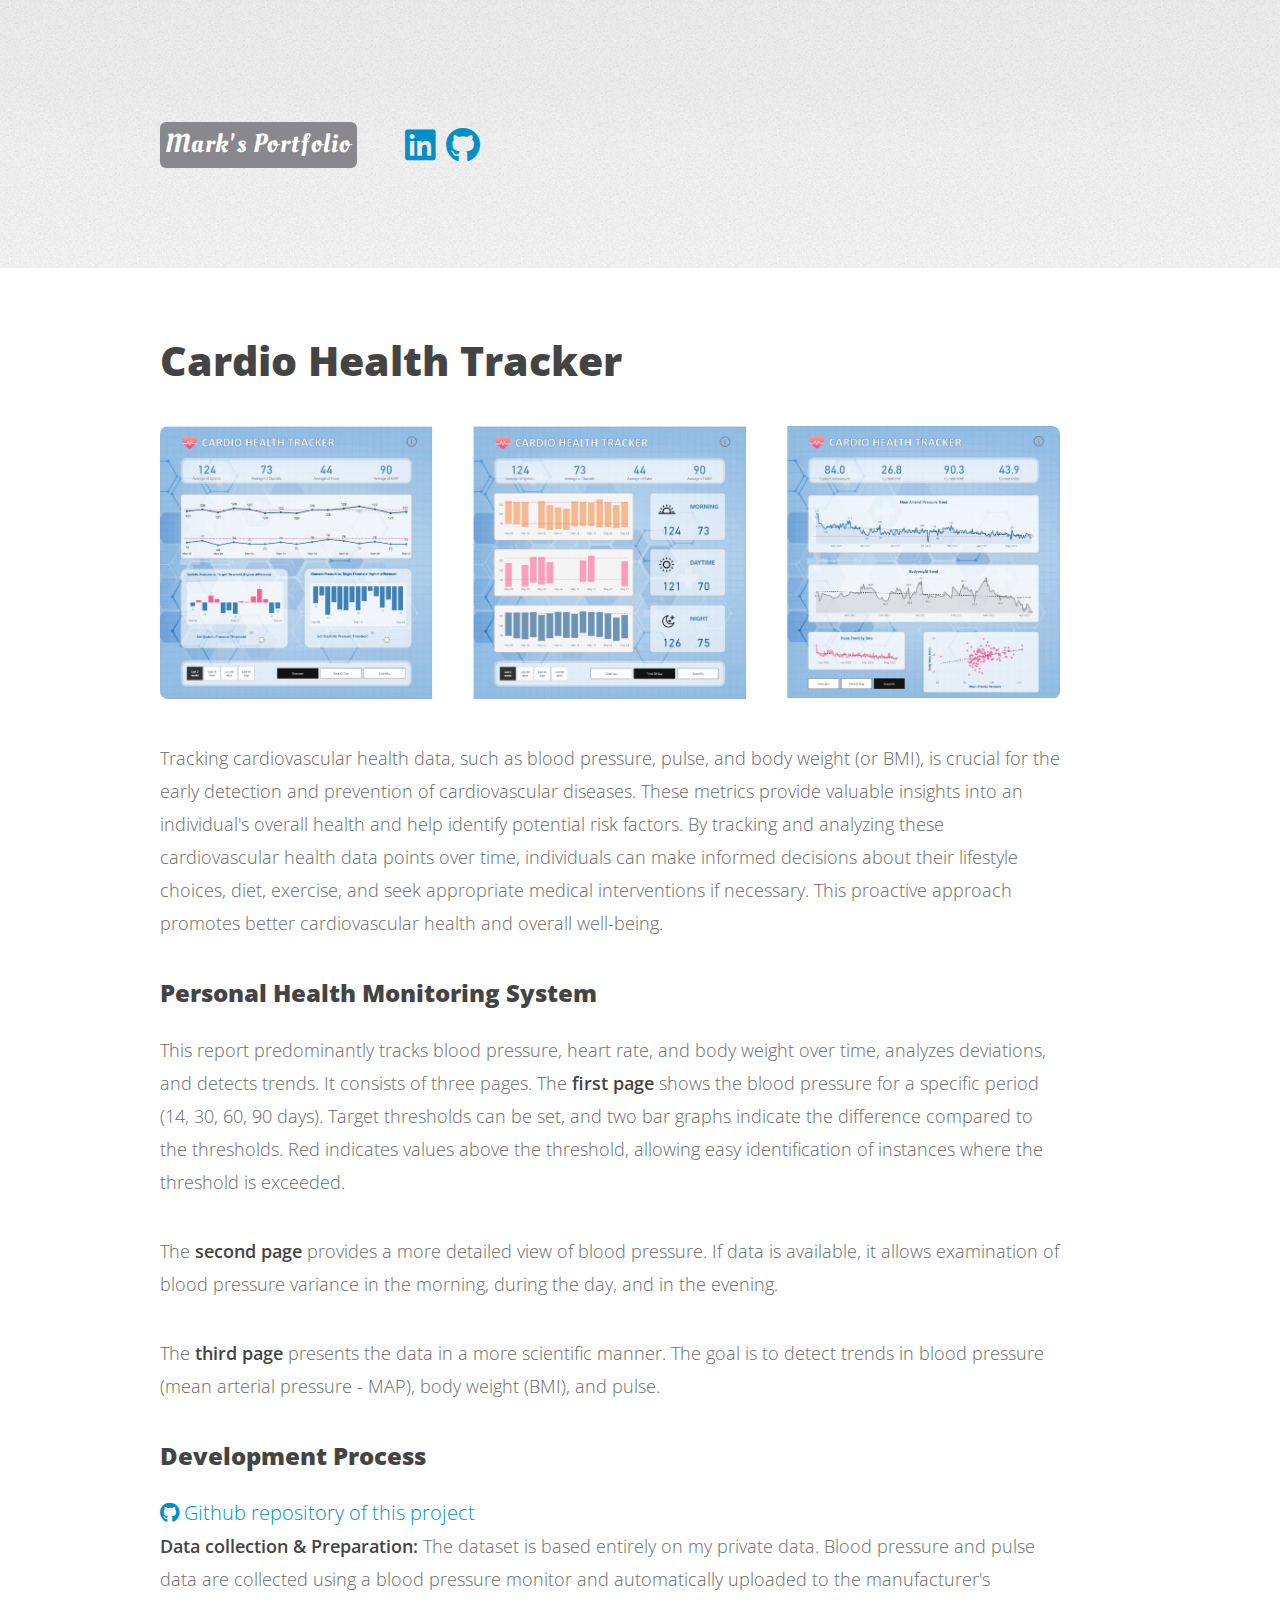
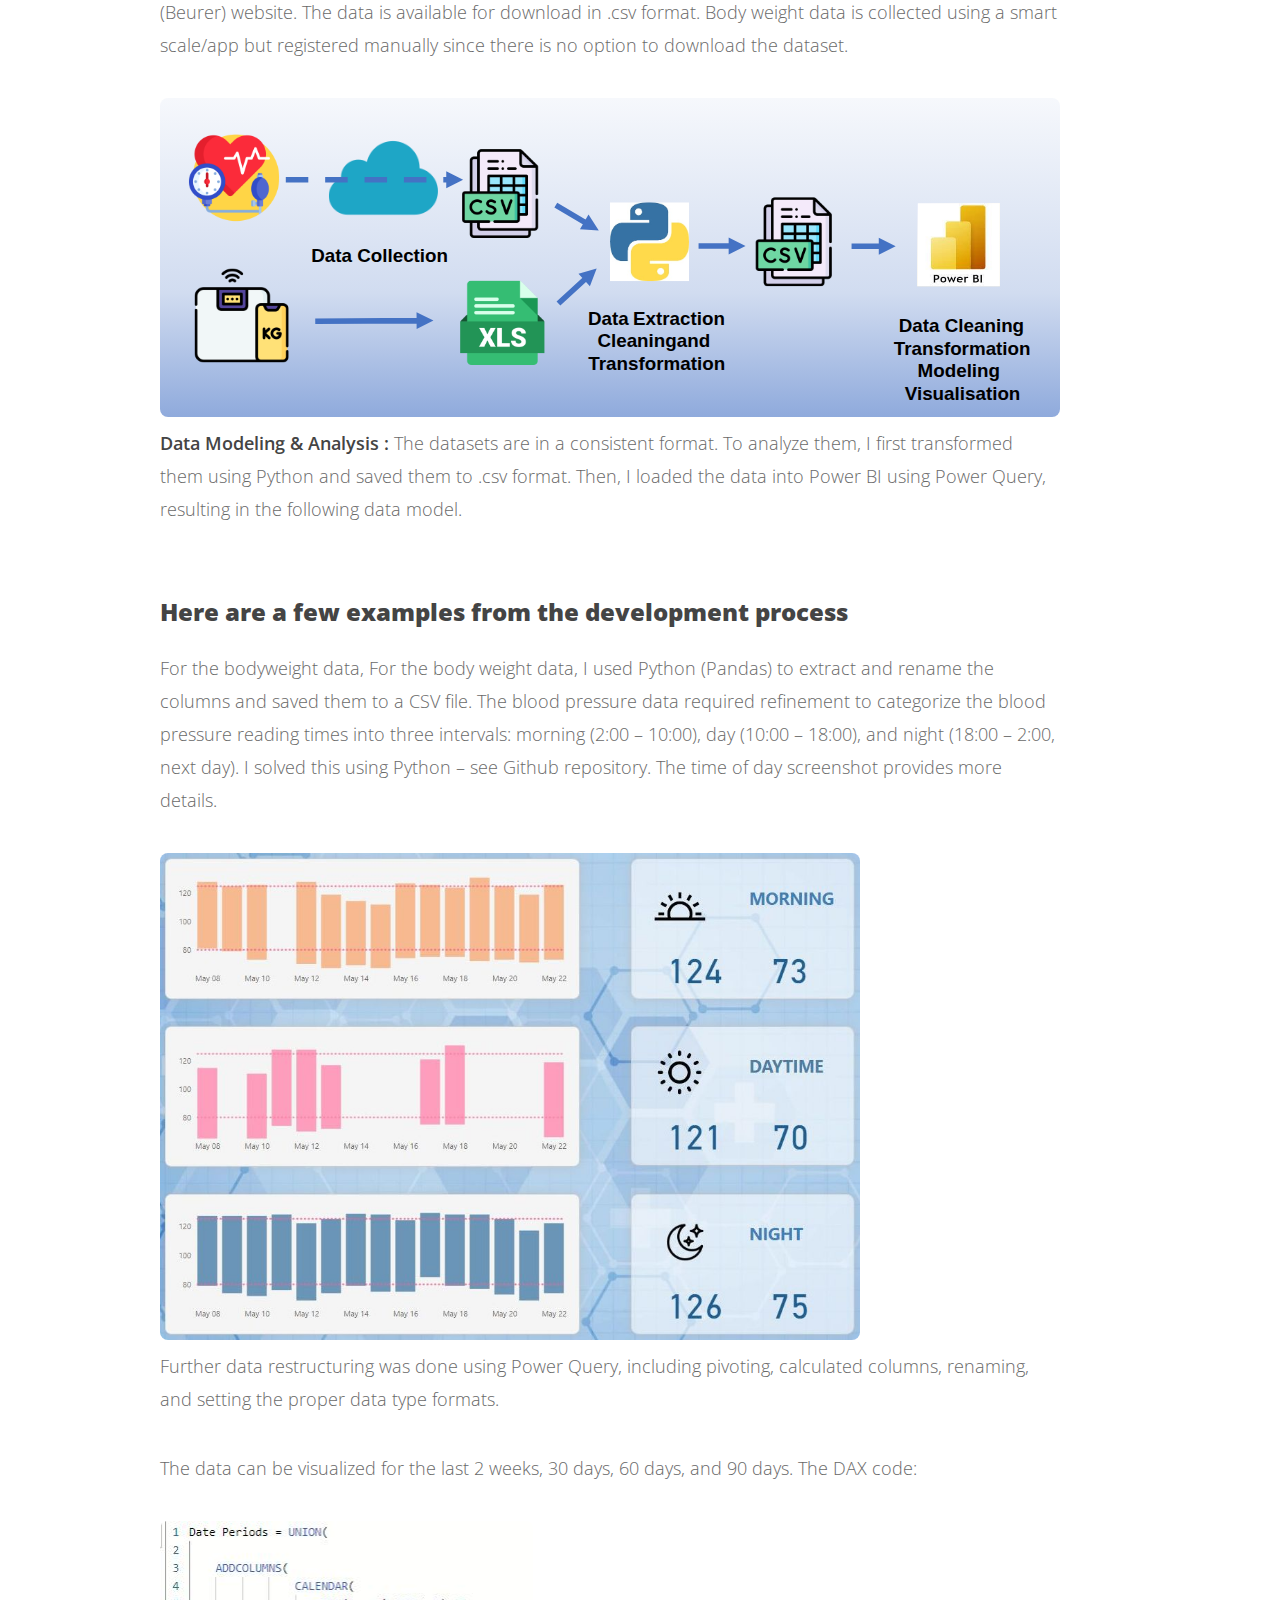
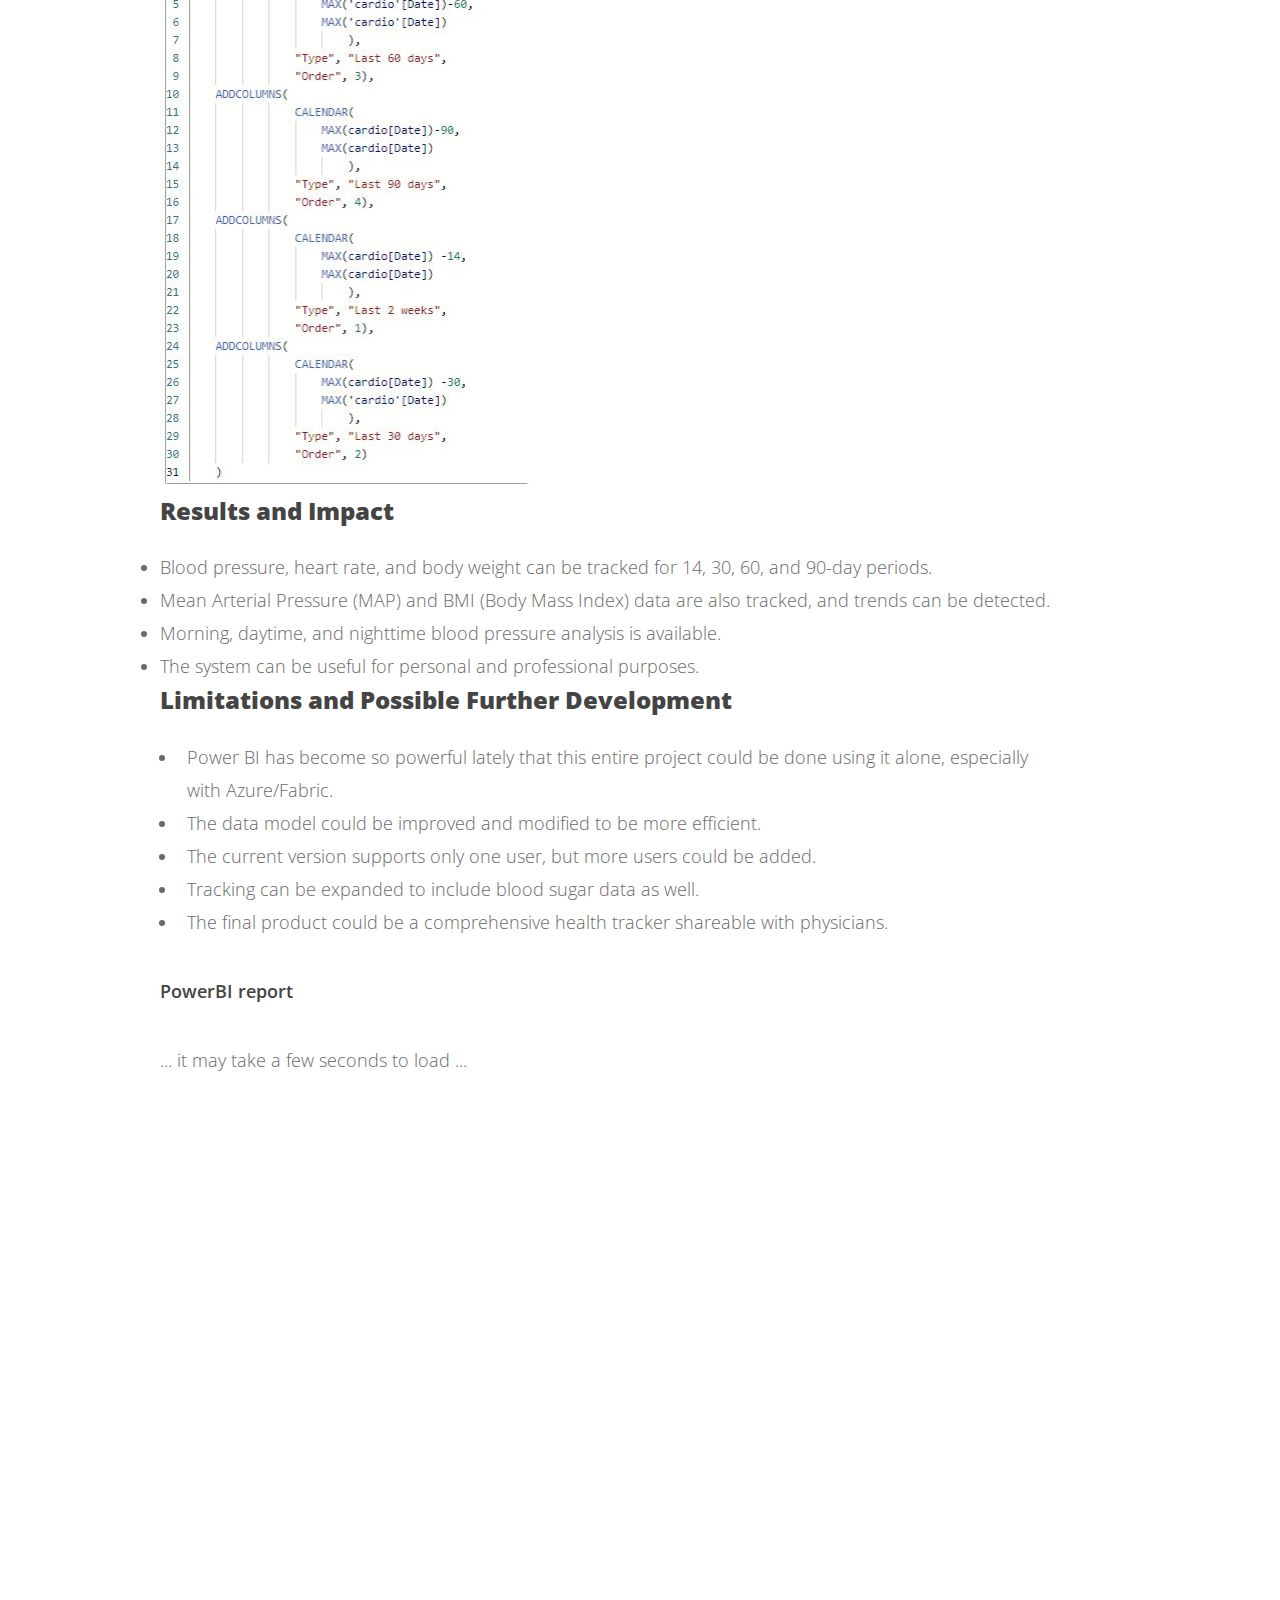
==== commit db7306de: "Add files via upload" ====
--- a/cardio.html
+++ b/cardio.html
@@ -101,7 +101,9 @@
 										<li>The final product could be a comprehensive health tracker shareable with physicians.</li>
 									</ul>
 
-							
+									<p><b>PowerBI report</b></p>
+									<p>... it may take a few seconds to load ...</p>
+									<iframe title="Report Section" width="1024" height="1060" src="https://app.powerbi.com/view?r=eyJrIjoiYjRjNDg4YTUtMWIxZi00ZTA3LThmZDQtNzBkNWM4YTVhMTk0IiwidCI6IjZmYmE3ZGYxLTI2NzktNGU2MS1iNzZhLWJlZjZlYTZmODIwOCIsImMiOjl9" frameborder="0" allowFullScreen="true"></iframe>
 
 								</article>
 
